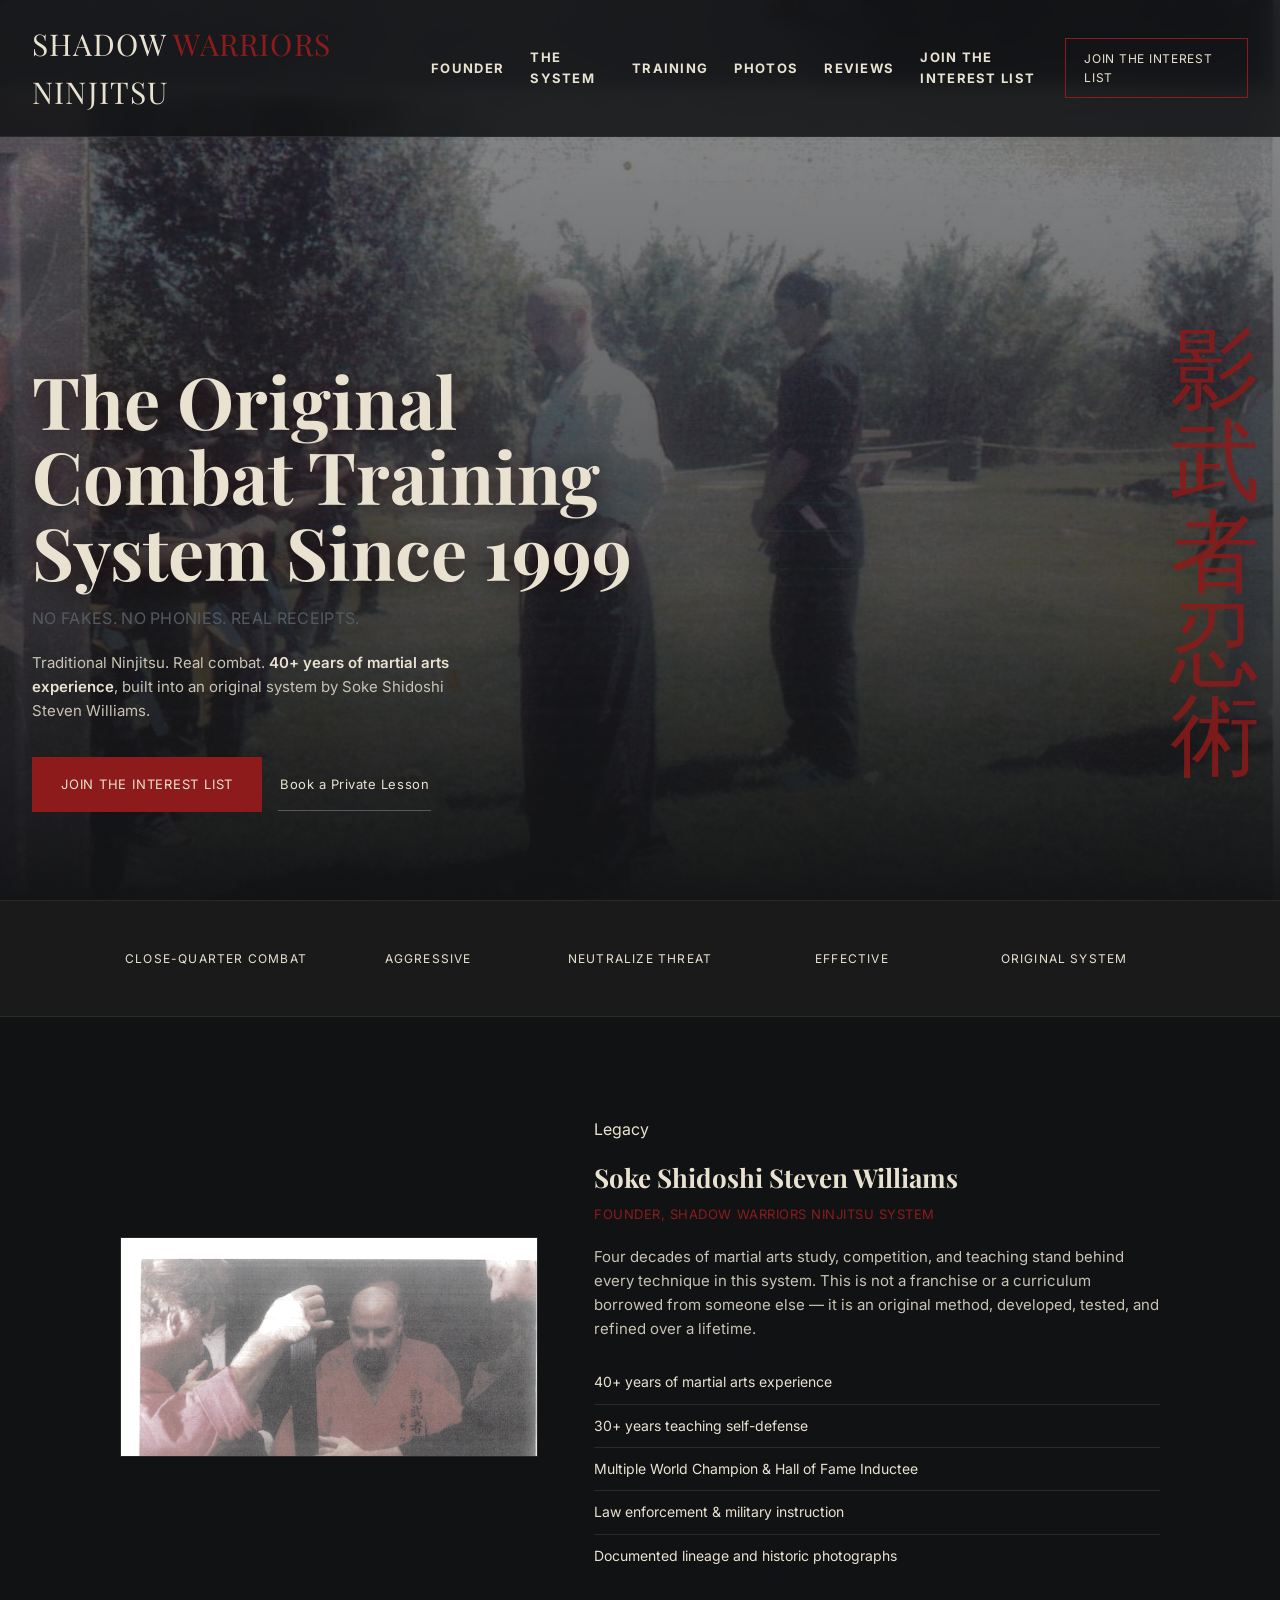
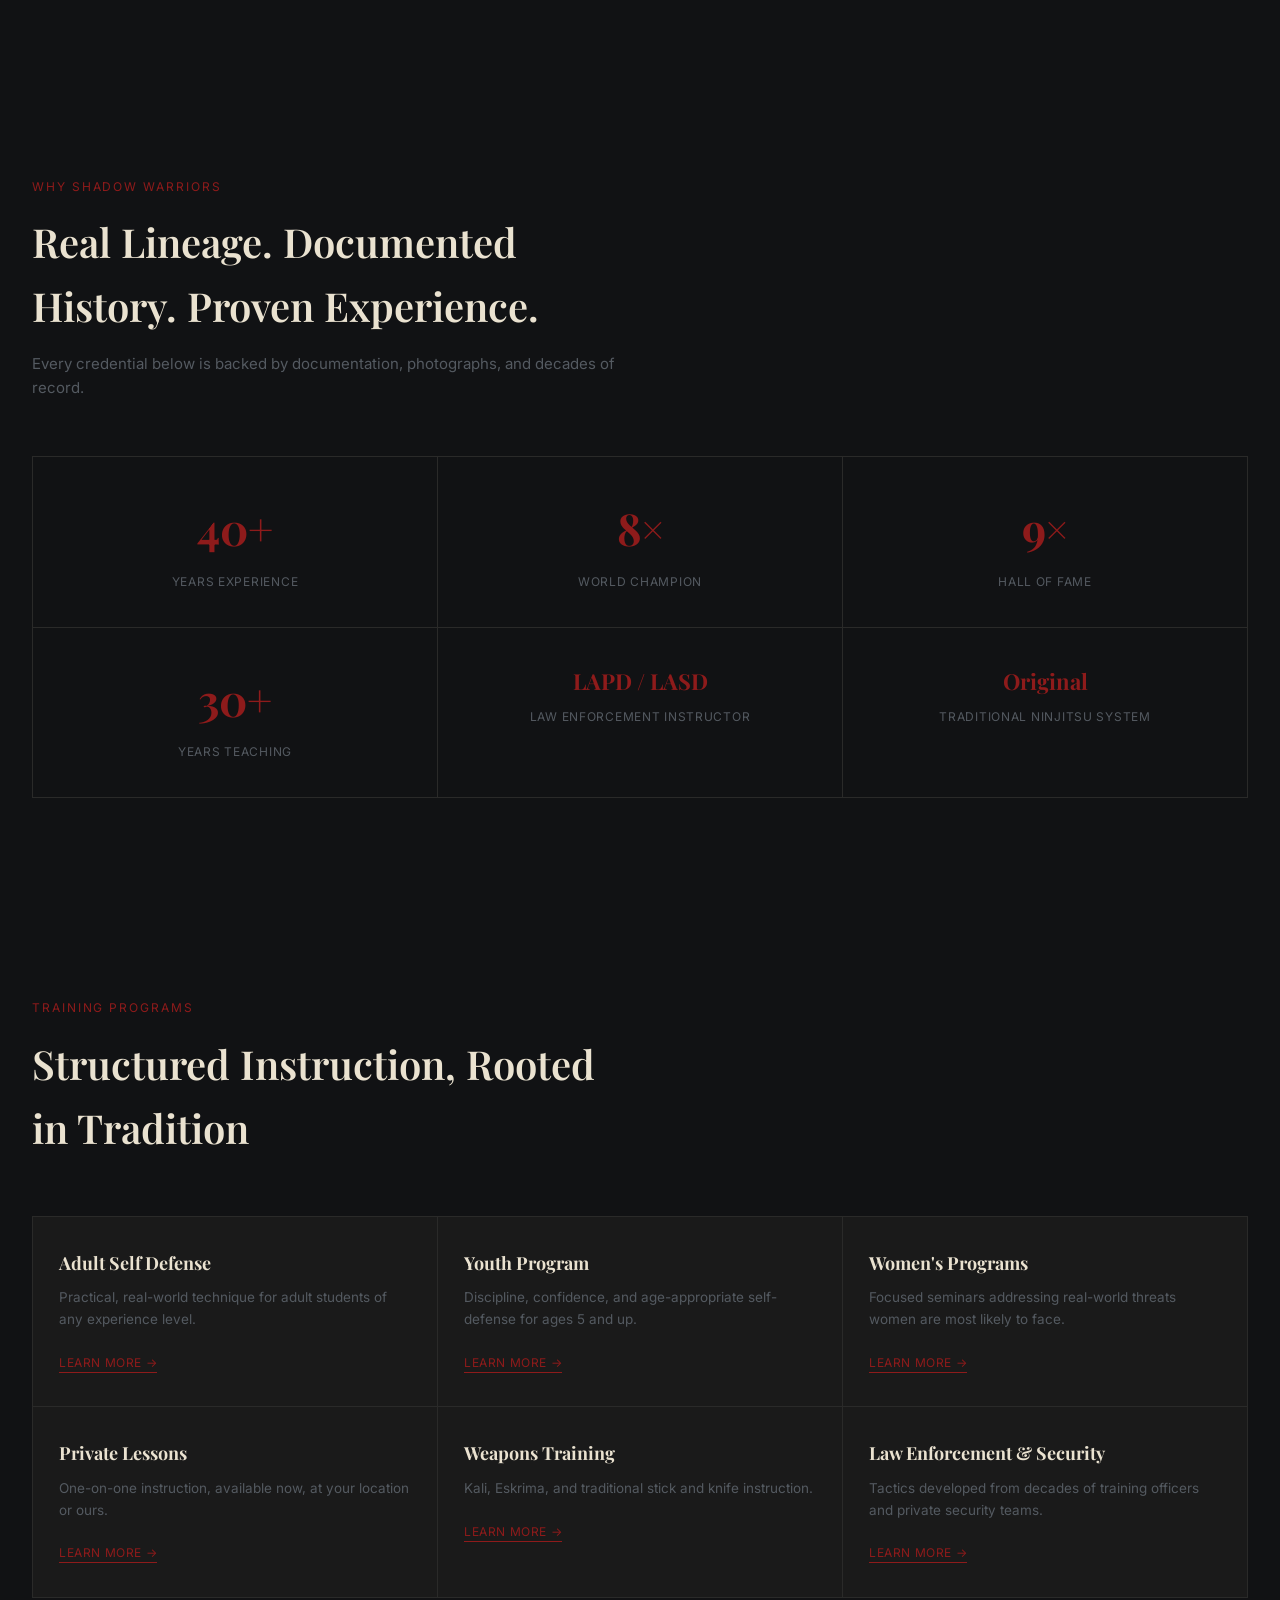
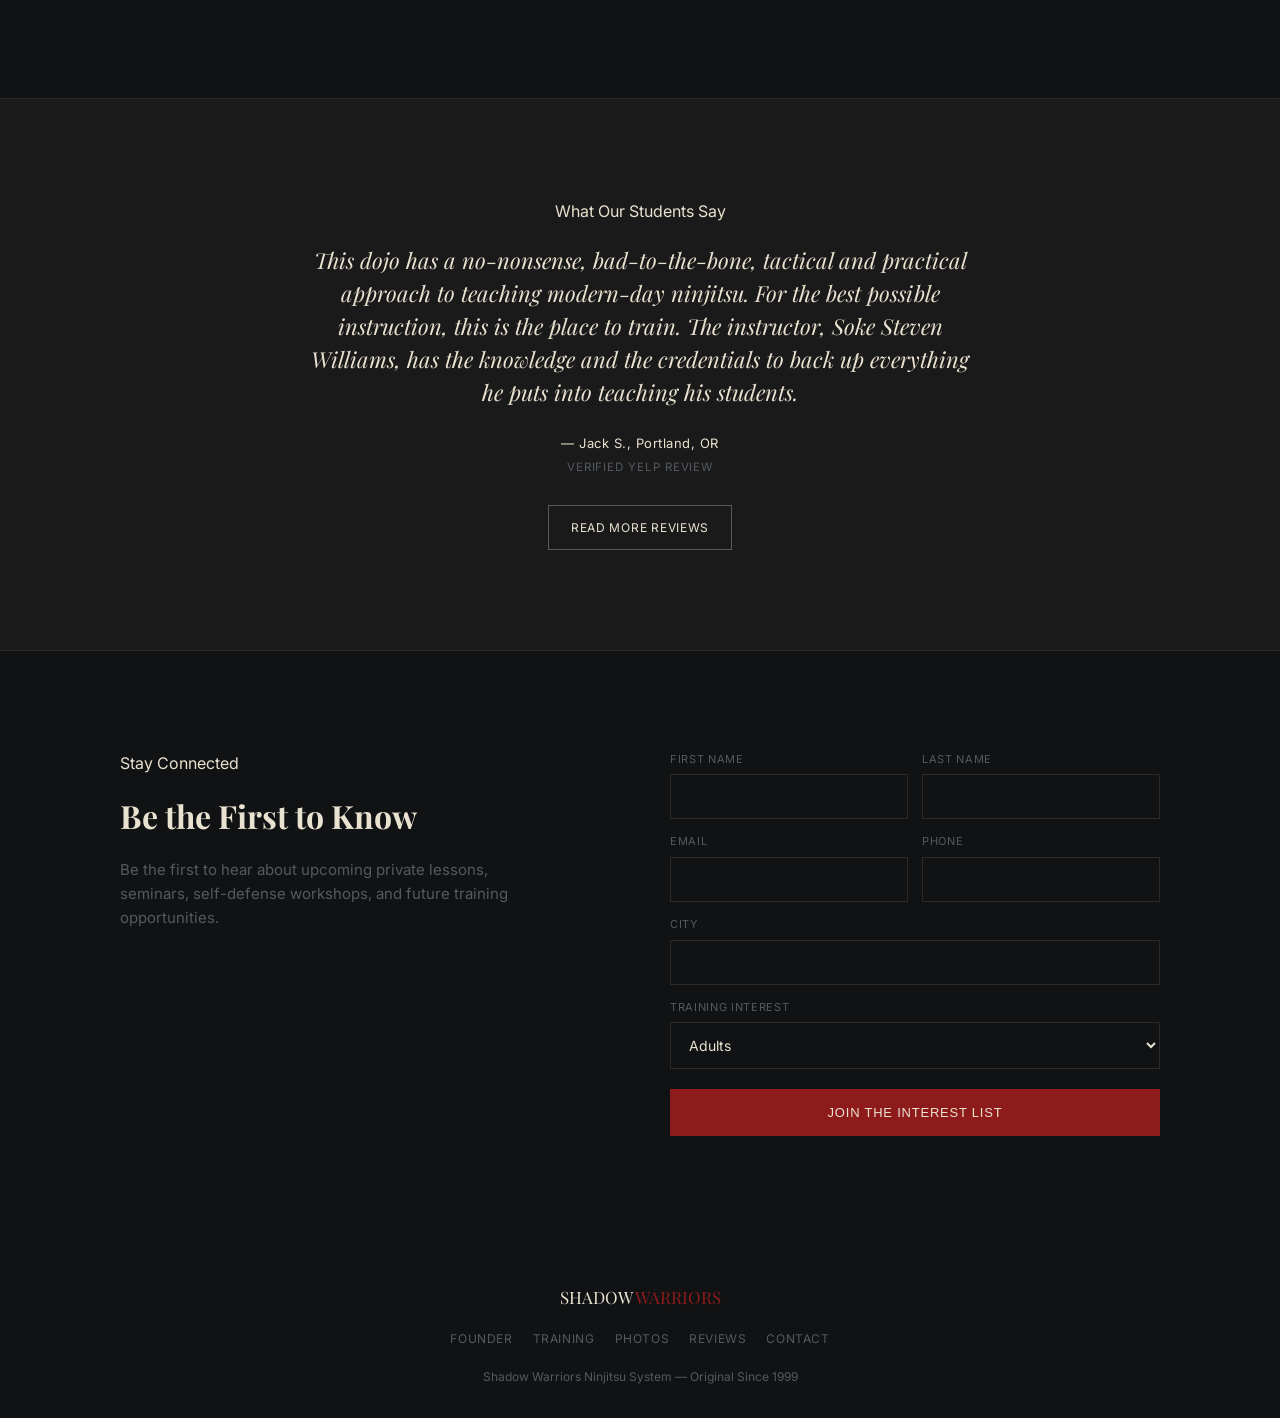
==== index.html @ e7e979c3 "Reposition vertical kanji, remove header kanji from Home page" ====
<!DOCTYPE html>
<html lang="en">
<head>
<meta charset="UTF-8">
<meta name="viewport" content="width=device-width, initial-scale=1.0">
<title>Shadow Warriors Ninjitsu — The Original System</title>
<link rel="preconnect" href="https://fonts.googleapis.com">
<link rel="preconnect" href="https://fonts.gstatic.com" crossorigin>
<link href="https://fonts.googleapis.com/css2?family=Playfair+Display:wght@400;600;700&family=Inter:wght@400;500;600;700&display=swap" rel="stylesheet">
<link rel="stylesheet" href="style.css">
</head>
<body>

<div class="side-kanji-wrap"><div class="side-kanji"><span>影</span><span>武</span><span>者</span><span>忍</span><span>術</span></div></div>

<div class="nav-backdrop"></div>
<nav>
  <div class="nav-brand">SHADOW <span>WARRIORS</span> NINJITSU</div>
  <div class="nav-links">
    <a href="founder.html">Founder</a>
    <a href="about-the-system.html">The System</a>
    <a href="training.html">Training</a>
    <a href="photos.html">Photos</a>
    <a href="#reviews">Reviews</a>
    <a href="contact.html" class="nav-mobile-cta">Join the Interest List</a>
  </div>
  <a href="contact.html" class="nav-cta">Join the Interest List</a>
  <button class="nav-toggle" aria-label="Open menu">&#9776;</button>
</nav>

<header class="hero">
  <div class="hero-inner fade">
    <h1 class="serif">The Original Combat Training System Since 1999</h1>
    <div class="sub">No fakes. No phonies. Real receipts.</div>
    <p class="support">Traditional Ninjitsu. Real combat. <strong>40+ years of martial arts experience</strong>, built into an original system by Soke Shidoshi Steven Williams.</p>
    <div class="cta-row">
      <a href="#interest" class="btn-primary">Join the Interest List</a>
      <a href="#legacy" class="btn-ghost">Book a Private Lesson</a>
    </div>
  </div>
</header>

<div class="trust">
  <div class="trust-row">
    <div class="trust-item">Close-Quarter Combat</div>
    <div class="trust-item">Aggressive</div>
    <div class="trust-item">Neutralize Threat</div>
    <div class="trust-item">Effective</div>
    <div class="trust-item">Original System</div>
  </div>
</div>

<section id="legacy">
  <div class="inner">
    <div class="legacy-grid">
      <img src="photos/legacy-weapon-fullscan.jpg" alt="Close-quarter weapons instruction, Shadow Warriors Ninjitsu">
      <div>
        <div class="eyebrow" style="margin-bottom:14px;">Legacy</div>
        <h3 class="serif">Soke Shidoshi Steven Williams</h3>
        <div class="role">Founder, Shadow Warriors Ninjitsu System</div>
        <p>Four decades of martial arts study, competition, and teaching stand behind every technique in this system. This is not a franchise or a curriculum borrowed from someone else — it is an original method, developed, tested, and refined over a lifetime.</p>
        <ul class="legacy-list">
          <li>40+ years of martial arts experience</li>
          <li>30+ years teaching self-defense</li>
          <li>Multiple World Champion &amp; Hall of Fame Inductee</li>
          <li>Law enforcement &amp; military instruction</li>
          <li>Documented lineage and historic photographs</li>
        </ul>
      </div>
    </div>
  </div>
</section>

<section class="full-bleed">
  <div class="inner">
    <div class="head">
      <span class="eyebrow">Why Shadow Warriors</span>
      <h2 class="serif">Real Lineage. Documented History. Proven Experience.</h2>
      <p>Every credential below is backed by documentation, photographs, and decades of record.</p>
    </div>
    <div class="cred-grid">
      <div class="cred-card"><div class="cred-num">40+</div><div class="cred-label">Years Experience</div></div>
      <div class="cred-card"><div class="cred-num">8×</div><div class="cred-label">World Champion</div></div>
      <div class="cred-card"><div class="cred-num">9×</div><div class="cred-label">Hall of Fame</div></div>
      <div class="cred-card"><div class="cred-num">30+</div><div class="cred-label">Years Teaching</div></div>
      <div class="cred-card"><div class="cred-num" style="font-size:22px;">LAPD / LASD</div><div class="cred-label">Law Enforcement Instructor</div></div>
      <div class="cred-card"><div class="cred-num" style="font-size:22px;">Original</div><div class="cred-label">Traditional Ninjitsu System</div></div>
    </div>
  </div>
</section>

<section id="training" class="full-bleed">
  <div class="inner">
    <div class="head">
      <span class="eyebrow">Training Programs</span>
      <h2 class="serif">Structured Instruction, Rooted in Tradition</h2>
    </div>
    <div class="program-grid">
      <div class="program-card">
        <h3>Adult Self Defense</h3>
        <p>Practical, real-world technique for adult students of any experience level.</p>
        <a href="adult-self-defense.html" class="program-link">Learn more →</a>
      </div>
      <div class="program-card">
        <h3>Youth Program</h3>
        <p>Discipline, confidence, and age-appropriate self-defense for ages 5 and up.</p>
        <a href="youth-program.html" class="program-link">Learn more →</a>
      </div>
      <div class="program-card">
        <h3>Women's Programs</h3>
        <p>Focused seminars addressing real-world threats women are most likely to face.</p>
        <a href="womens-programs.html" class="program-link">Learn more →</a>
      </div>
      <div class="program-card">
        <h3>Private Lessons</h3>
        <p>One-on-one instruction, available now, at your location or ours.</p>
        <a href="private-lessons.html" class="program-link">Learn more →</a>
      </div>
      <div class="program-card">
        <h3>Weapons Training</h3>
        <p>Kali, Eskrima, and traditional stick and knife instruction.</p>
        <a href="weapons-training.html" class="program-link">Learn more →</a>
      </div>
      <div class="program-card">
        <h3>Law Enforcement &amp; Security</h3>
        <p>Tactics developed from decades of training officers and private security teams.</p>
        <a href="law-enforcement-security.html" class="program-link">Learn more →</a>
      </div>
    </div>
  </div>
</section>

<section class="testimonial" id="reviews">
  <div class="inner">
    <div class="testimonial-inner">
      <span class="eyebrow">What Our Students Say</span>
      <p class="quote" style="margin-top:20px;">This dojo has a no-nonsense, bad-to-the-bone, tactical and practical approach to teaching modern-day ninjitsu. For the best possible instruction, this is the place to train. The instructor, Soke Steven Williams, has the knowledge and the credentials to back up everything he puts into teaching his students.</p>
      <div class="quote-author">— Jack S., Portland, OR</div>
      <div class="quote-platform">Verified Yelp Review</div>
      <a href="https://www.yelp.com/user_details?userid=Eo3PcTbOka0NLl6__pWfPw" class="read-more">Read More Reviews</a>
    </div>
  </div>
</section>

<section id="interest">
  <div class="inner">
    <div class="interest-grid">
      <div>
        <span class="eyebrow">Stay Connected</span>
        <h2 class="serif" style="margin-top:14px; margin-bottom:16px; font-size:32px;">Be the First to Know</h2>
        <p>Be the first to hear about upcoming private lessons, seminars, self-defense workshops, and future training opportunities.</p>
      </div>
      <form action="https://formspree.io/f/mnjkrvel" method="POST">
        <input type="hidden" name="_subject" value="New Interest List Submission — Homepage">
        <div class="field-row">
          <div><label for="fname">First Name</label><input type="text" id="fname" name="First Name" required></div>
          <div><label for="lname">Last Name</label><input type="text" id="lname" name="Last Name" required></div>
        </div>
        <div class="field-row">
          <div><label for="email">Email</label><input type="email" id="email" name="Email" required></div>
          <div><label for="phone">Phone</label><input type="tel" id="phone" name="Phone"></div>
        </div>
        <div><label for="city">City</label><input type="text" id="city" name="City"></div>
        <div>
          <label for="interest">Training Interest</label>
          <select id="interest" name="Training Interest">
            <option>Adults</option>
            <option>Youth</option>
            <option>Private Lessons</option>
            <option>Women's Programs</option>
            <option>Law Enforcement</option>
            <option>Military</option>
          </select>
        </div>
        <button type="submit" class="submit-btn">Join the Interest List</button>
      </form>
    </div>
  </div>
</section>

<footer>
  <div class="footer-brand">SHADOW <span>WARRIORS</span></div>
  <div class="footer-links">
    <a href="founder.html">Founder</a>
    <a href="training.html">Training</a>
    <a href="photos.html">Photos</a>
    <a href="#reviews">Reviews</a>
    <a href="contact.html">Contact</a>
  </div>
  <div class="footer-meta">Shadow Warriors Ninjitsu System — Original Since 1999</div>
</footer>

<script src="script.js"></script>
</body>
</html>
---- style.css ----
:root{
    --carbon:#111214;
    --charcoal:#1a1a1a;
    --crimson:#8e1b1b;
    --steel:#545a61;
    --rice:#eae2d0;
    --hairline:#2a2a29;
  }
  *{box-sizing:border-box; margin:0; padding:0;}
  html{scroll-behavior:smooth;}
  body{
    background:var(--carbon);
    color:var(--rice);
    font-family:'Inter', sans-serif;
    line-height:1.6;
    -webkit-font-smoothing:antialiased;
  }
  img{max-width:100%; display:block;}
  a{color:inherit; text-decoration:none;}
  .serif{ font-family:'Playfair Display', serif; }

  @keyframes fadeUp{ from{opacity:0; transform:translateY(14px);} to{opacity:1; transform:translateY(0);} }
  .fade{ animation:fadeUp 1s ease both; }
  .fade-delay{ animation:fadeUp 1.1s ease 0.15s both; }
  @media (prefers-reduced-motion:reduce){ .fade,.fade-delay{ animation:none; } html{scroll-behavior:auto;} }

  /* ===== NAV ===== */
  nav{
    position:fixed; top:0; left:0; right:0; z-index:50;
    display:flex; align-items:center; justify-content:space-between;
    padding:20px 32px;
    background:rgba(17,18,20,0.85);
    backdrop-filter:blur(8px);
    border-bottom:1px solid var(--hairline);
  }
  .nav-brand{ font-family:'Playfair Display', serif; font-size:30px; letter-spacing:0.04em; color:var(--rice); }
  .nav-brand span{ color:var(--crimson); }
  .nav-links{ display:flex; align-items:center; gap:26px; }
  .nav-links a{ font-size:13px; font-weight:700; letter-spacing:0.1em; text-transform:uppercase; color:var(--rice); }
  .nav-links a:hover{ color:var(--crimson); }
  .nav-kanji{ font-family:'Playfair Display', serif; font-size:22px; letter-spacing:0.15em; color:var(--crimson); margin-left:4px; }
  .nav-cta{
    font-size:12px; letter-spacing:0.06em; text-transform:uppercase;
    border:1px solid var(--crimson); color:var(--rice);
    padding:10px 18px;
  }
  .nav-cta:hover{ background:var(--crimson); }

  /* ===== HAMBURGER MENU (mobile) ===== */
  .nav-toggle{
    display:none;
    background:none; border:none; color:var(--rice);
    font-size:26px; line-height:1; cursor:pointer;
    padding:4px 6px; margin-left:12px;
  }
  .nav-backdrop{
    position:fixed; inset:0;
    background:rgba(10,10,10,0.7);
    z-index:110;
    opacity:0; pointer-events:none;
    transition:opacity .25s ease;
  }
  .nav-backdrop.nav-open{ opacity:1; pointer-events:auto; }

  @media (max-width:900px){
    .nav-toggle{ display:block; }
    .nav-links{
      display:flex !important;
      flex-direction:column;
      align-items:flex-start;
      gap:26px;
      position:fixed;
      top:0; right:-85%;
      width:78%; max-width:320px;
      height:100vh;
      background:#111214;
      border-left:1px solid var(--hairline);
      padding:90px 32px 32px;
      z-index:120;
      transition:right .3s ease;
      overflow-y:auto;
    }
    .nav-links.nav-open{ right:0; }
    .nav-links a{ font-size:16px; }
    .nav-brand{ font-size:19px; }
    .nav-cta{ display:none; }
    .nav-links .nav-mobile-cta{
      display:block;
      margin-top:12px;
      background:var(--crimson);
      color:var(--rice);
      padding:14px 20px;
      font-size:13px; letter-spacing:0.06em; text-transform:uppercase;
      text-align:center;
      width:100%;
    }
  }

  /* ===== HERO ===== */
  .hero{
    position:relative; min-height:100vh;
    display:flex; align-items:flex-end;
    padding:64px 32px 88px;
    background:
      linear-gradient(180deg, rgba(17,18,20,0.45) 0%, rgba(17,18,20,0.7) 60%, rgba(17,18,20,0.98) 100%),
      url('photos/hero-outdoor-lineup.jpg') center 30% / cover no-repeat;
  }
  .hero-inner{ max-width:620px; }
  .hero .eyebrow{ font-size:18px; letter-spacing:0.16em; text-transform:uppercase; color:#5c1015; font-weight:700; margin-bottom:18px; display:block; }
  .hero h1{ font-size:clamp(42px,7.5vw,72px); font-weight:700; color:var(--rice); line-height:1.05; margin-bottom:16px; text-shadow:0 4px 24px rgba(0,0,0,0.55), 0 0 40px rgba(142,27,27,0.25); }
  .hero .sub{ font-size:16px; letter-spacing:0.02em; color:var(--steel); margin-bottom:20px; text-transform:uppercase; }
  .hero .support{ font-size:15px; color:#c9c3b4; max-width:440px; margin-bottom:34px; }
  .hero .support strong{ color:var(--rice); font-weight:600; }
  .cta-row{ display:flex; flex-wrap:wrap; gap:16px; align-items:center; }
  .btn-primary{
    background:var(--crimson); color:var(--rice);
    font-size:13px; letter-spacing:0.06em; text-transform:uppercase;
    padding:16px 28px; border:1px solid var(--crimson);
    transition:background .2s ease;
  }
  .btn-primary:hover{ background:#701515; }
  .btn-ghost{
    font-size:13px; letter-spacing:0.04em; color:var(--rice);
    border-bottom:1px solid var(--steel); padding:15px 2px;
  }
  .btn-ghost:hover{ border-color:var(--rice); }

  /* ===== SECTION SHELL ===== */
  section{ padding:100px 32px; }
  .inner{ max-width:1040px; margin:0 auto; }
  .head{ margin-bottom:56px; max-width:600px; }
  .head .eyebrow{ font-size:12px; letter-spacing:0.16em; text-transform:uppercase; color:var(--crimson); margin-bottom:14px; display:block; }
  .head h2{ font-size:clamp(28px,4vw,40px); font-weight:600; color:var(--rice); }
  .head p{ color:var(--steel); margin-top:14px; font-size:15px; }

  /* ===== TRUST STRIP ===== */
  .trust{ padding:48px 32px; border-top:1px solid var(--hairline); border-bottom:1px solid var(--hairline); background:var(--charcoal); }
  .trust-row{ max-width:1040px; margin:0 auto; display:flex; justify-content:space-between; flex-wrap:wrap; gap:20px; }
  .trust-item{ font-size:12px; letter-spacing:0.1em; text-transform:uppercase; color:var(--rice); text-align:center; flex:1; min-width:140px; }

  /* ===== FOUNDER / LEGACY ===== */
  .legacy-grid{ display:grid; grid-template-columns:0.85fr 1.15fr; gap:56px; align-items:center; }
  .legacy-grid img{ width:100%; filter:grayscale(60%) contrast(1.05); border:1px solid var(--hairline); }
  .legacy-grid h3{ font-family:'Playfair Display', serif; font-size:26px; color:var(--rice); margin-bottom:6px; }
  .legacy-grid .role{ color:var(--crimson); font-size:13px; letter-spacing:0.04em; text-transform:uppercase; margin-bottom:20px; }
  .legacy-grid p{ color:#c9c3b4; font-size:15px; margin-bottom:20px; }
  .legacy-list{ list-style:none; }
  .legacy-list li{ font-size:14px; color:var(--rice); padding:10px 0; border-top:1px solid var(--hairline); }
  .legacy-list li:first-child{ border-top:none; }
  @media (max-width:800px){ .legacy-grid{ grid-template-columns:1fr; } }

  /* ===== CREDENTIALS ===== */
  .cred-grid{ display:grid; grid-template-columns:repeat(3,1fr); gap:1px; background:var(--hairline); border:1px solid var(--hairline); }
  .cred-card{ background:var(--carbon); padding:36px 24px; text-align:center; }
  .cred-num{ font-family:'Playfair Display', serif; font-size:44px; color:var(--crimson); font-weight:700; }
  .cred-label{ font-size:12px; letter-spacing:0.06em; text-transform:uppercase; color:var(--steel); margin-top:8px; }
  @media (max-width:700px){ .cred-grid{ grid-template-columns:1fr 1fr; } }

  /* ===== TRAINING PROGRAMS ===== */
  .program-grid{ display:grid; grid-template-columns:repeat(3,1fr); gap:1px; background:var(--hairline); border:1px solid var(--hairline); }
  .program-card{ background:var(--charcoal); padding:32px 26px; }
  .program-icon{ width:22px; height:22px; margin-bottom:20px; }
  .program-card h3{ font-family:'Playfair Display', serif; font-size:18px; color:var(--rice); margin-bottom:10px; }
  .program-card p{ font-size:13.5px; color:var(--steel); margin-bottom:18px; }
  .program-link{ font-size:12px; letter-spacing:0.05em; text-transform:uppercase; color:var(--crimson); border-bottom:1px solid var(--crimson); padding-bottom:2px; }
  @media (max-width:800px){ .program-grid{ grid-template-columns:1fr; } }

  /* ===== TESTIMONIAL ===== */
  .testimonial{ text-align:center; background:var(--charcoal); border-top:1px solid var(--hairline); border-bottom:1px solid var(--hairline); }
  .testimonial-inner{ max-width:680px; margin:0 auto; }
  .quote{ font-family:'Playfair Display', serif; font-style:italic; font-size:22px; color:var(--rice); line-height:1.5; margin-bottom:24px; }
  .quote-author{ font-size:13px; letter-spacing:0.04em; color:var(--rice); }
  .quote-platform{ font-size:11.5px; letter-spacing:0.08em; text-transform:uppercase; color:var(--steel); margin-top:4px; }
  .read-more{ display:inline-block; margin-top:28px; font-size:12px; letter-spacing:0.06em; text-transform:uppercase; border:1px solid var(--steel); padding:12px 22px; color:var(--rice); }
  .read-more:hover{ border-color:var(--rice); }

  /* ===== INTEREST FORM ===== */
  .interest-grid{ display:grid; grid-template-columns:1fr 1fr; gap:60px; align-items:start; }
  .interest-grid p{ color:var(--steel); font-size:15px; max-width:400px; }
  form{ display:flex; flex-direction:column; gap:14px; }
  .field-row{ display:grid; grid-template-columns:1fr 1fr; gap:14px; }
  label{ display:block; font-size:11px; letter-spacing:0.06em; text-transform:uppercase; color:var(--steel); margin-bottom:6px; }
  input, select{
    width:100%; background:var(--carbon); border:1px solid var(--hairline);
    color:var(--rice); padding:13px 14px; font-size:14px; font-family:'Inter', sans-serif;
  }
  input:focus, select:focus{ outline:none; border-color:var(--crimson); }
  .submit-btn{
    background:var(--crimson); color:var(--rice); border:none;
    font-size:13px; letter-spacing:0.06em; text-transform:uppercase;
    padding:16px; cursor:pointer; margin-top:6px;
  }
  .submit-btn:hover{ background:#701515; }
  @media (max-width:800px){ .interest-grid{ grid-template-columns:1fr; gap:32px; } }

  /* ===== FOOTER ===== */
  footer{ padding:48px 32px 32px; text-align:center; }
  .footer-brand{ font-family:'Playfair Display', serif; font-size:17px; margin-bottom:18px; }
  .footer-brand span{ color:var(--crimson); }
  .footer-links{ display:flex; justify-content:center; gap:20px; flex-wrap:wrap; margin-bottom:18px; }
  .footer-links a{ font-size:12px; letter-spacing:0.05em; text-transform:uppercase; color:var(--steel); }
  .footer-links a:hover{ color:var(--rice); }
  .footer-meta{ font-size:12px; color:var(--steel); }

  /* ===== SCROLL REVEAL ===== */
  .reveal{ opacity:0; transform:translateY(28px); transition:opacity .7s ease, transform .7s ease; }
  .reveal-visible{ opacity:1; transform:translateY(0); }

  /* ===== PARALLAX (desktop only, respects reduced motion) ===== */
  @media (prefers-reduced-motion: no-preference) and (min-width:900px){
    .hero, .page-hero{ background-attachment:fixed; }
  }

  /* ===== FULL-BLEED SECTIONS ===== */
  .full-bleed{
    width:100vw;
    position:relative;
    left:50%; right:50%;
    margin-left:-50vw; margin-right:-50vw;
  }
  .full-bleed .inner{ max-width:1400px; }
  .full-bleed .cred-grid,
  .full-bleed .program-grid{
    grid-template-columns:repeat(3,1fr);
  }
  @media (max-width:1100px){
    .full-bleed .cred-grid, .full-bleed .program-grid{ grid-template-columns:repeat(2,1fr); }
  }
  @media (max-width:700px){
    .full-bleed .cred-grid, .full-bleed .program-grid{ grid-template-columns:1fr; }
  }

  /* ===== VERTICAL KANJI STRIP (right edge) — individual upright characters, stacked ===== */
  .side-kanji-wrap{
    position:fixed;
    top:50%; right:20px;
    transform:translateY(calc(-50% + 96px));
    z-index:40;
    pointer-events:none;
  }
  .side-kanji{
    display:flex;
    flex-direction:column;
    align-items:center;
    gap:2px;
  }
  .side-kanji span{
    display:block;
    font-family:'Playfair Display', serif;
    font-size:clamp(38px, 7vw, 90px);
    line-height:1;
    color:#8e1b1b;
    opacity:0.85;
  }
  @media (max-width:900px){ .side-kanji-wrap{ display:none; } }

  /* ===== LIGHTBOX ===== */
  .lightbox-overlay{
    position:fixed; inset:0;
    background:rgba(10,10,10,0.95);
    display:flex; align-items:center; justify-content:center;
    z-index:200;
    opacity:0; pointer-events:none;
    transition:opacity .25s ease;
    padding:40px;
  }
  .lightbox-overlay.lightbox-open{ opacity:1; pointer-events:auto; }
  .lightbox-img{
    max-width:92vw; max-height:88vh;
    object-fit:contain;
    box-shadow:0 20px 60px rgba(0,0,0,0.6);
    border:1px solid var(--hairline);
  }
  .lightbox-close{
    position:absolute; top:24px; right:32px;
    background:none; border:1px solid var(--steel);
    color:var(--rice);
    font-size:28px; line-height:1;
    width:44px; height:44px;
    cursor:pointer;
    display:flex; align-items:center; justify-content:center;
  }
  .lightbox-close:hover{ border-color:var(--crimson); color:var(--crimson); }
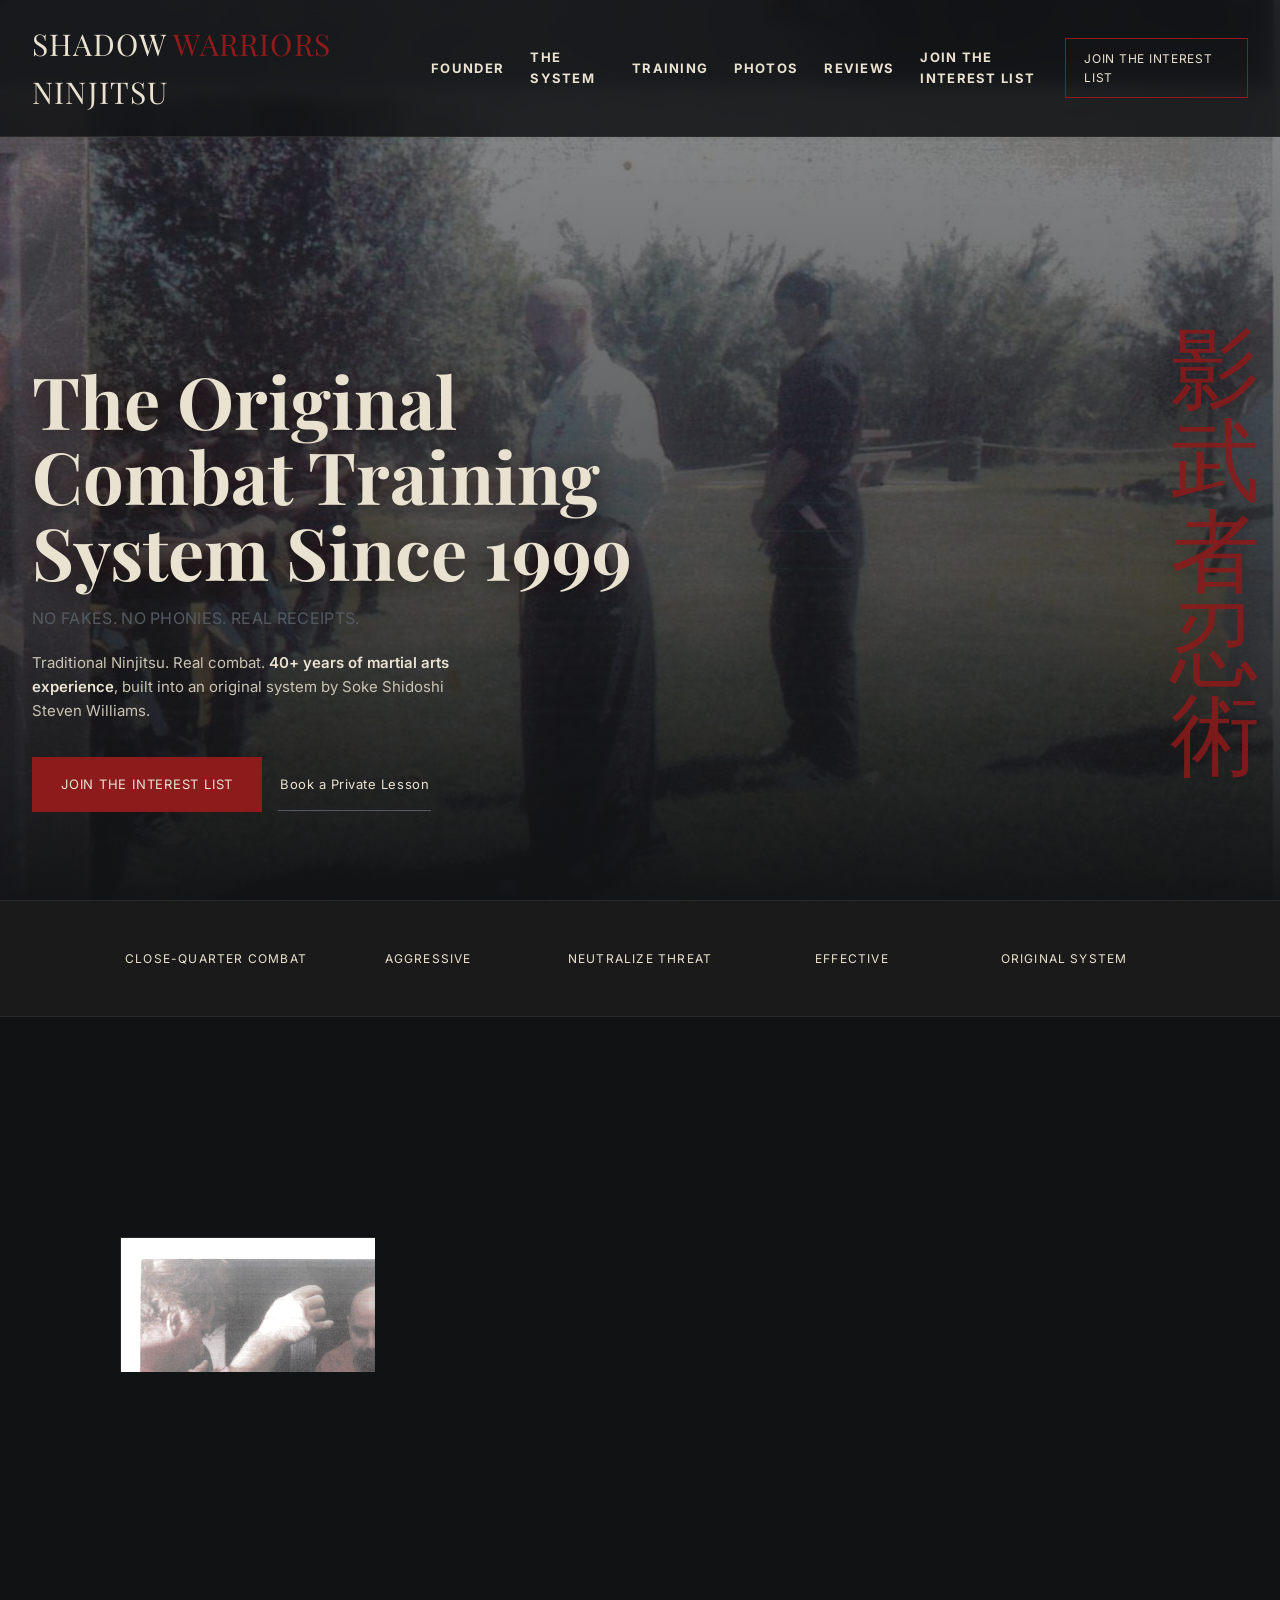
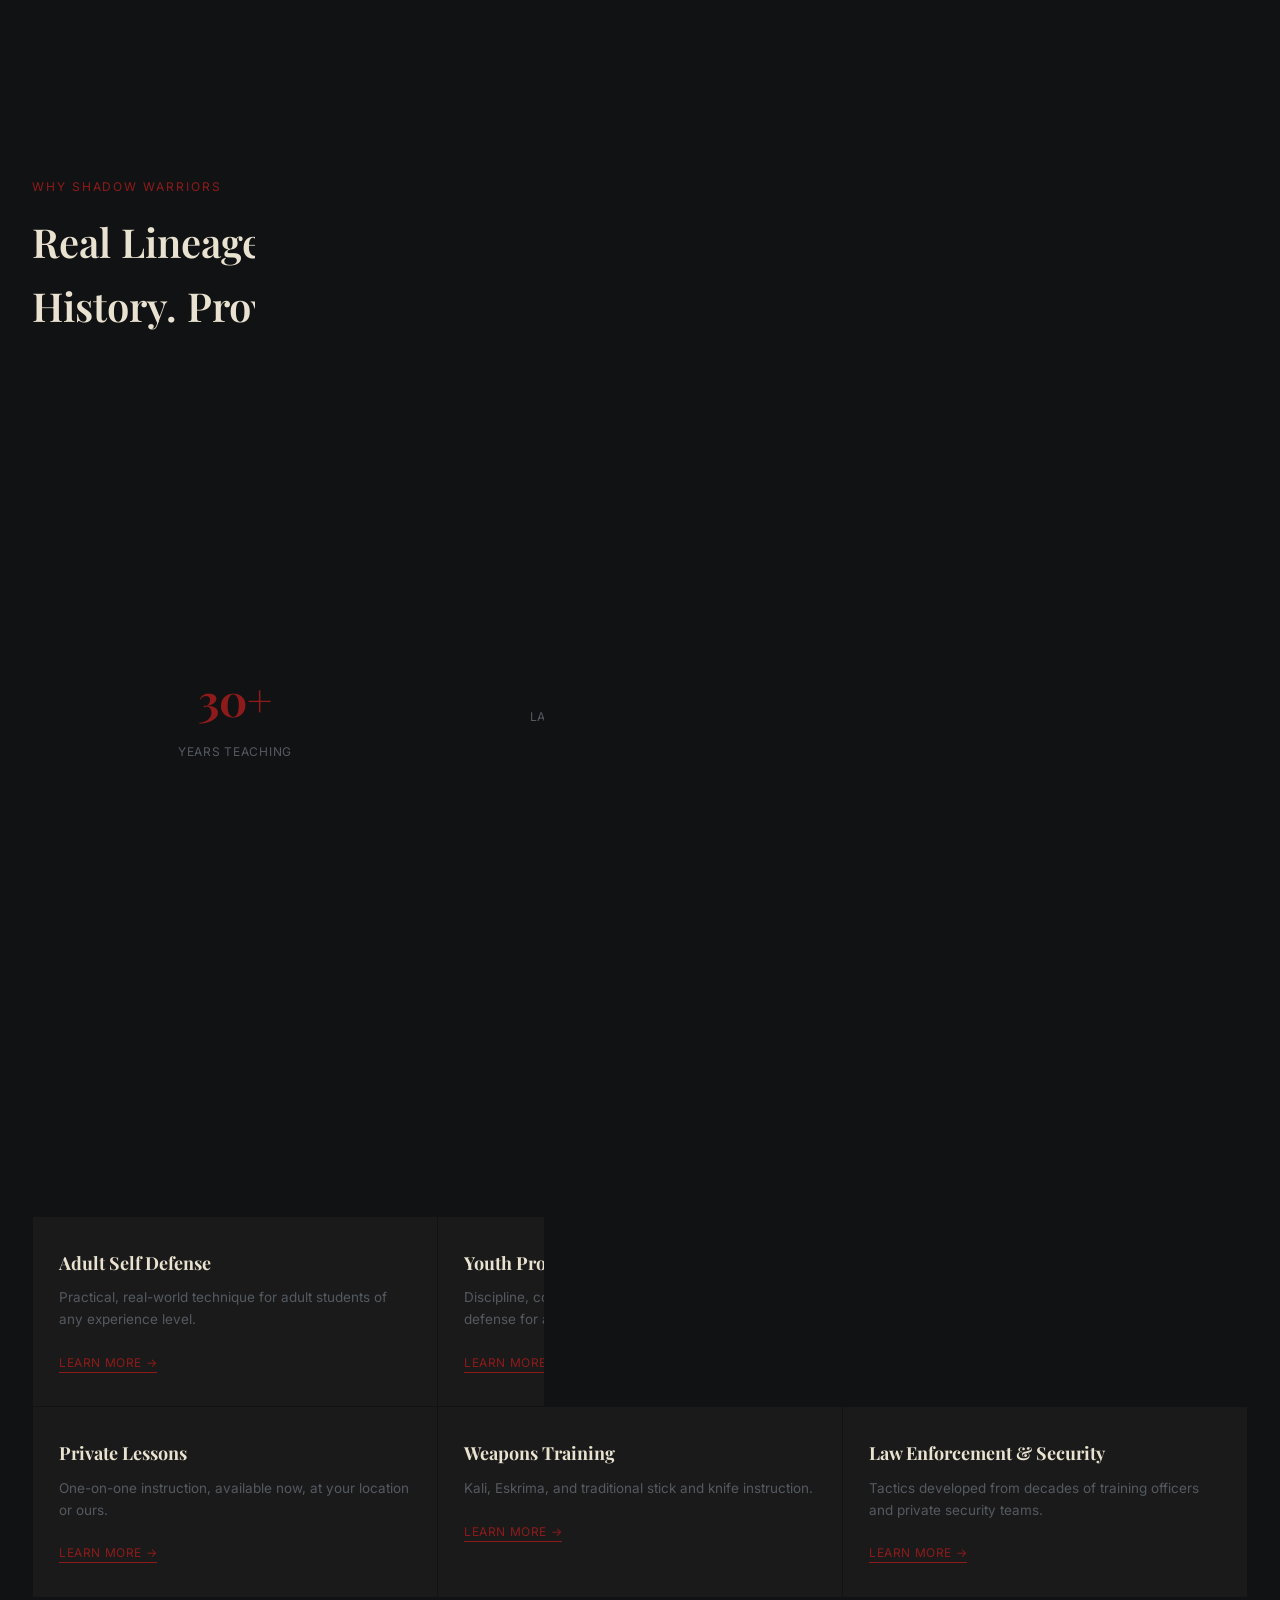
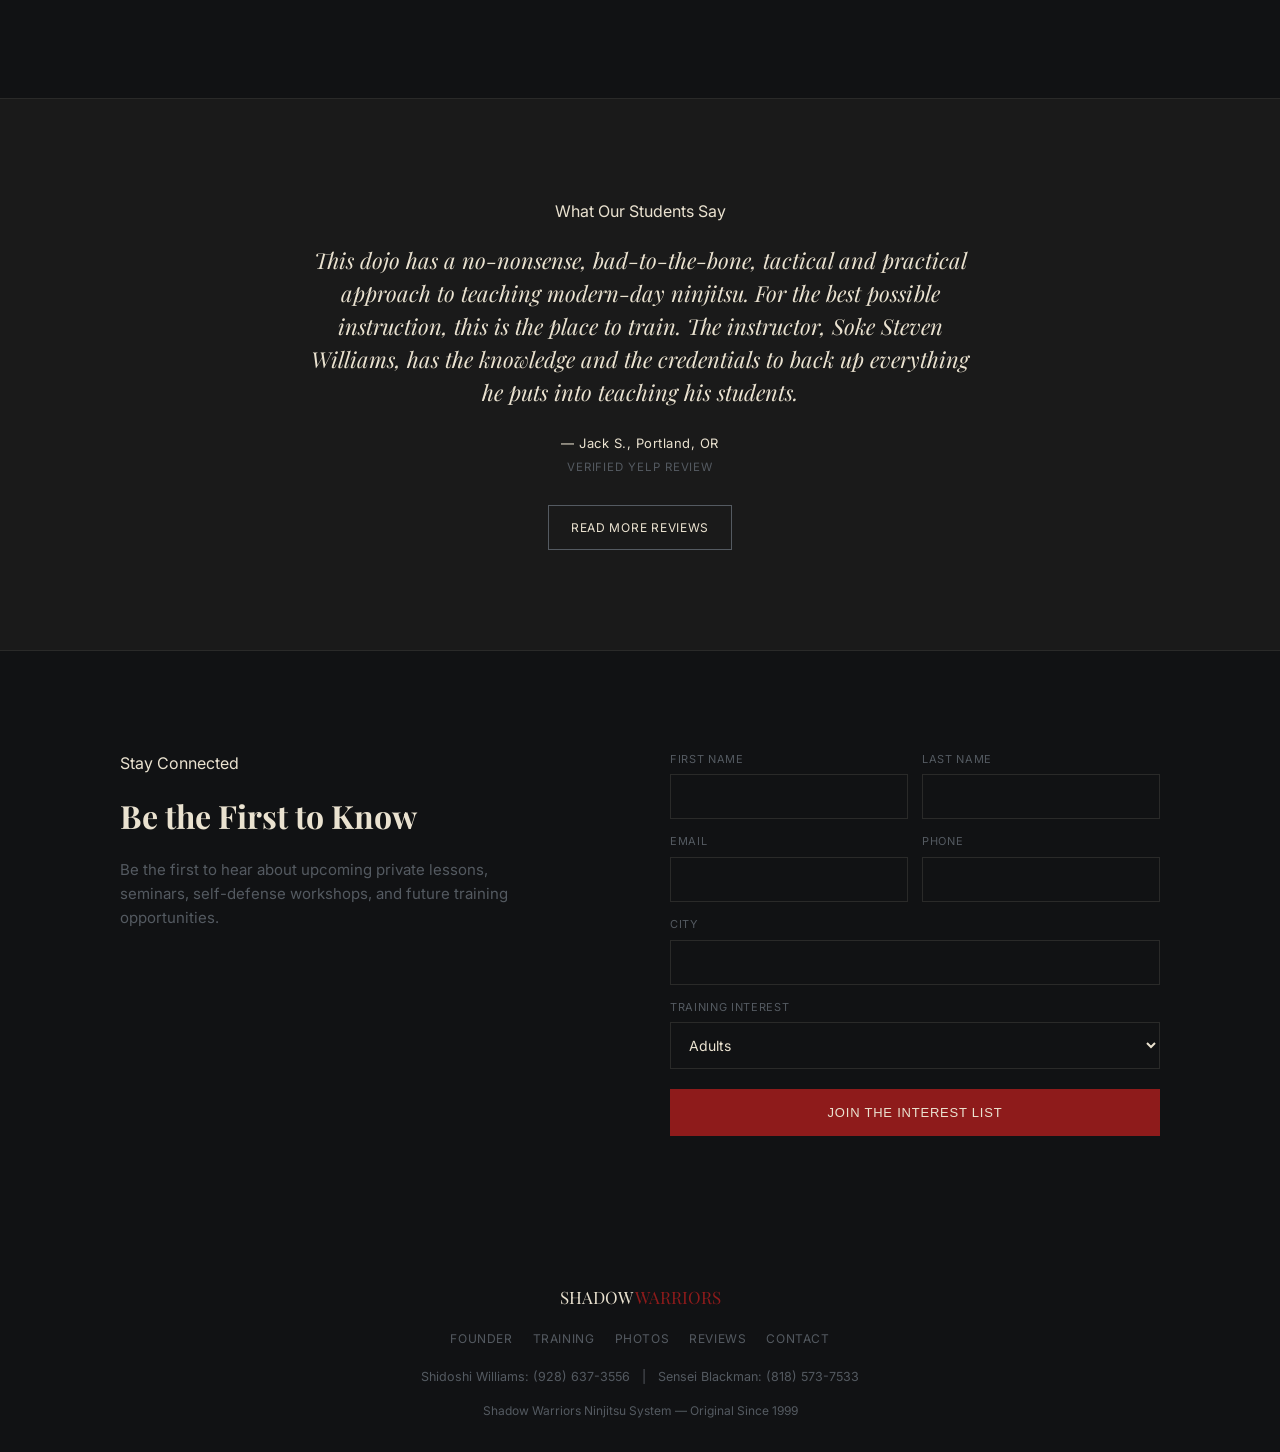
==== commit 2cfd0b02: "Add phone numbers to Contact page and footer" ====
--- a/index.html
+++ b/index.html
@@ -187,6 +187,11 @@
     <a href="#reviews">Reviews</a>
     <a href="contact.html">Contact</a>
   </div>
+  <div class="footer-phones" style="margin-bottom:14px; font-size:12.5px; color:var(--steel);">
+    <a href="tel:+19286373556" style="color:var(--steel);">Shidoshi Williams: (928) 637-3556</a>
+    &nbsp;&nbsp;|&nbsp;&nbsp;
+    <a href="tel:+18185737533" style="color:var(--steel);">Sensei Blackman: (818) 573-7533</a>
+  </div>
   <div class="footer-meta">Shadow Warriors Ninjitsu System — Original Since 1999</div>
 </footer>
 
--- a/style.css
+++ b/style.css
@@ -26,7 +26,7 @@
 
   /* ===== NAV ===== */
   nav{
-    position:fixed; top:0; left:0; right:0; z-index:50;
+    position:fixed; top:0; left:0; right:0; z-index:150;
     display:flex; align-items:center; justify-content:space-between;
     padding:20px 32px;
     background:rgba(17,18,20,0.85);
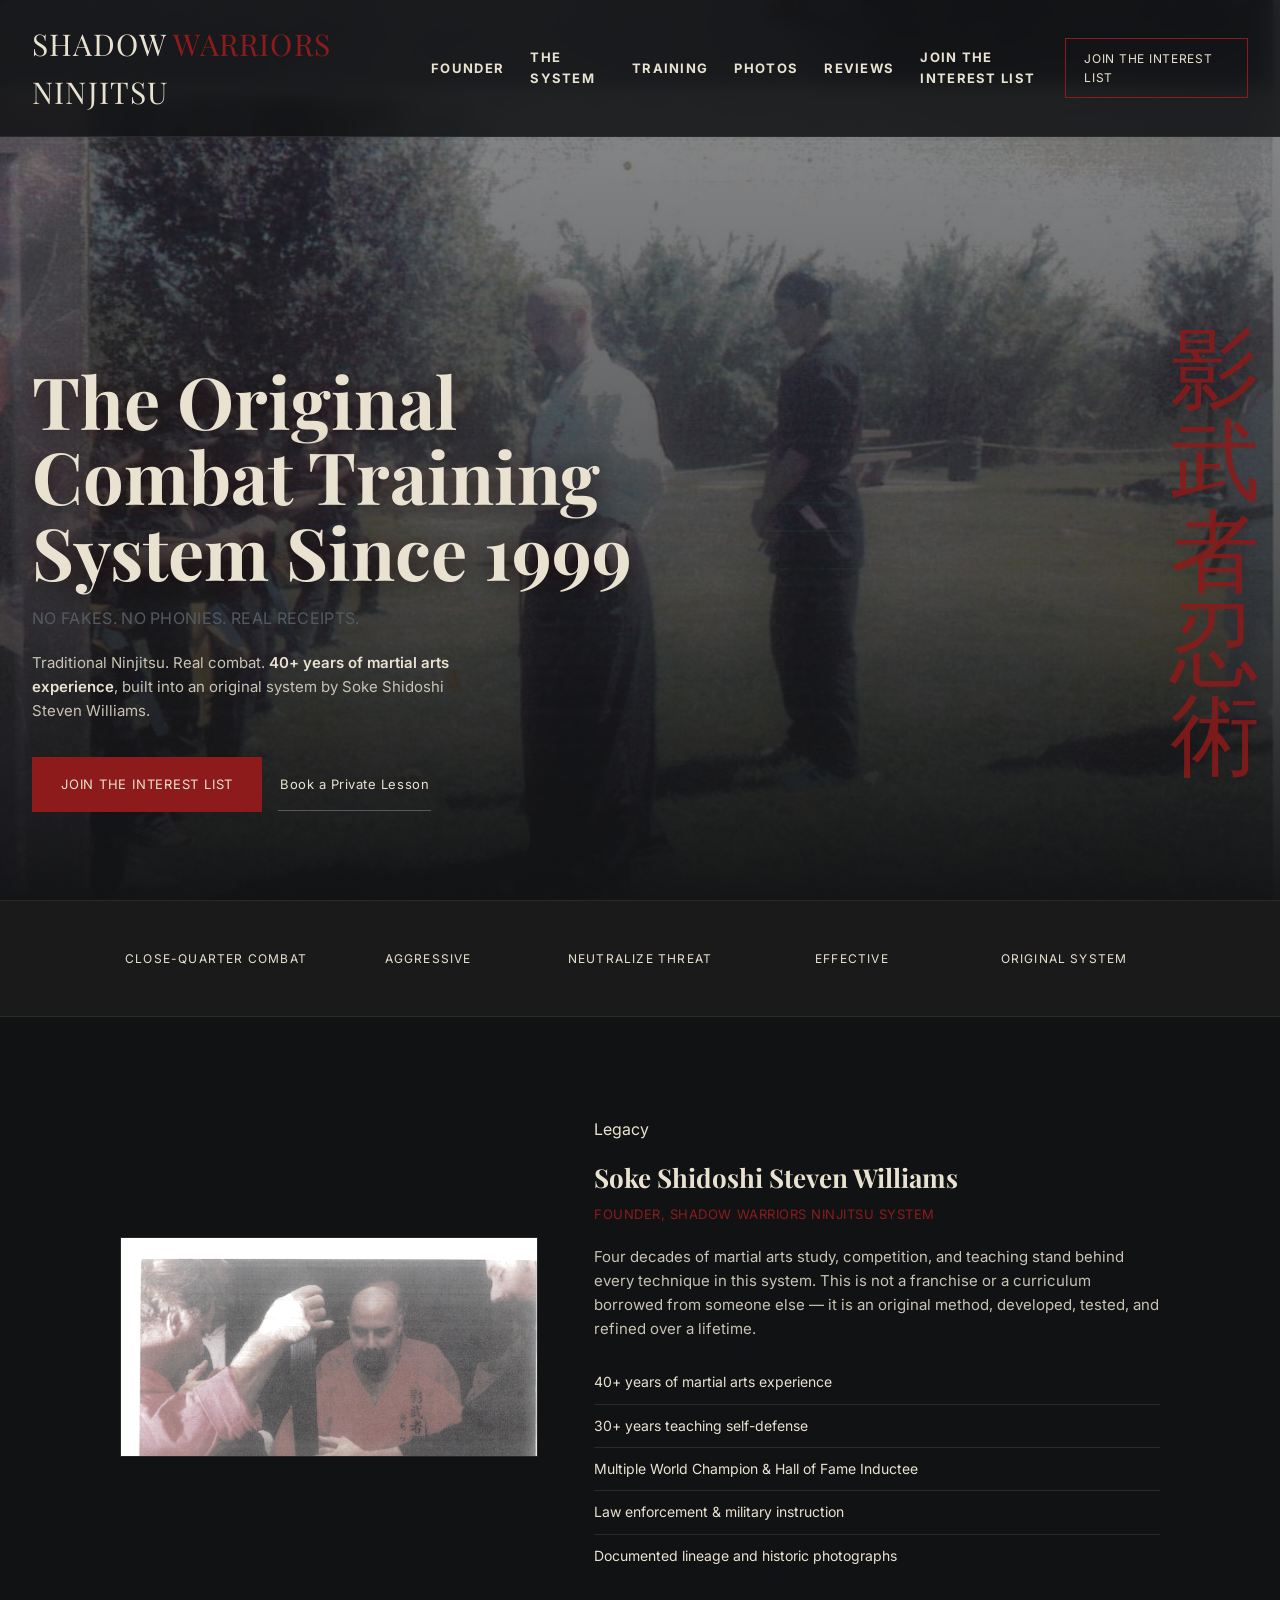
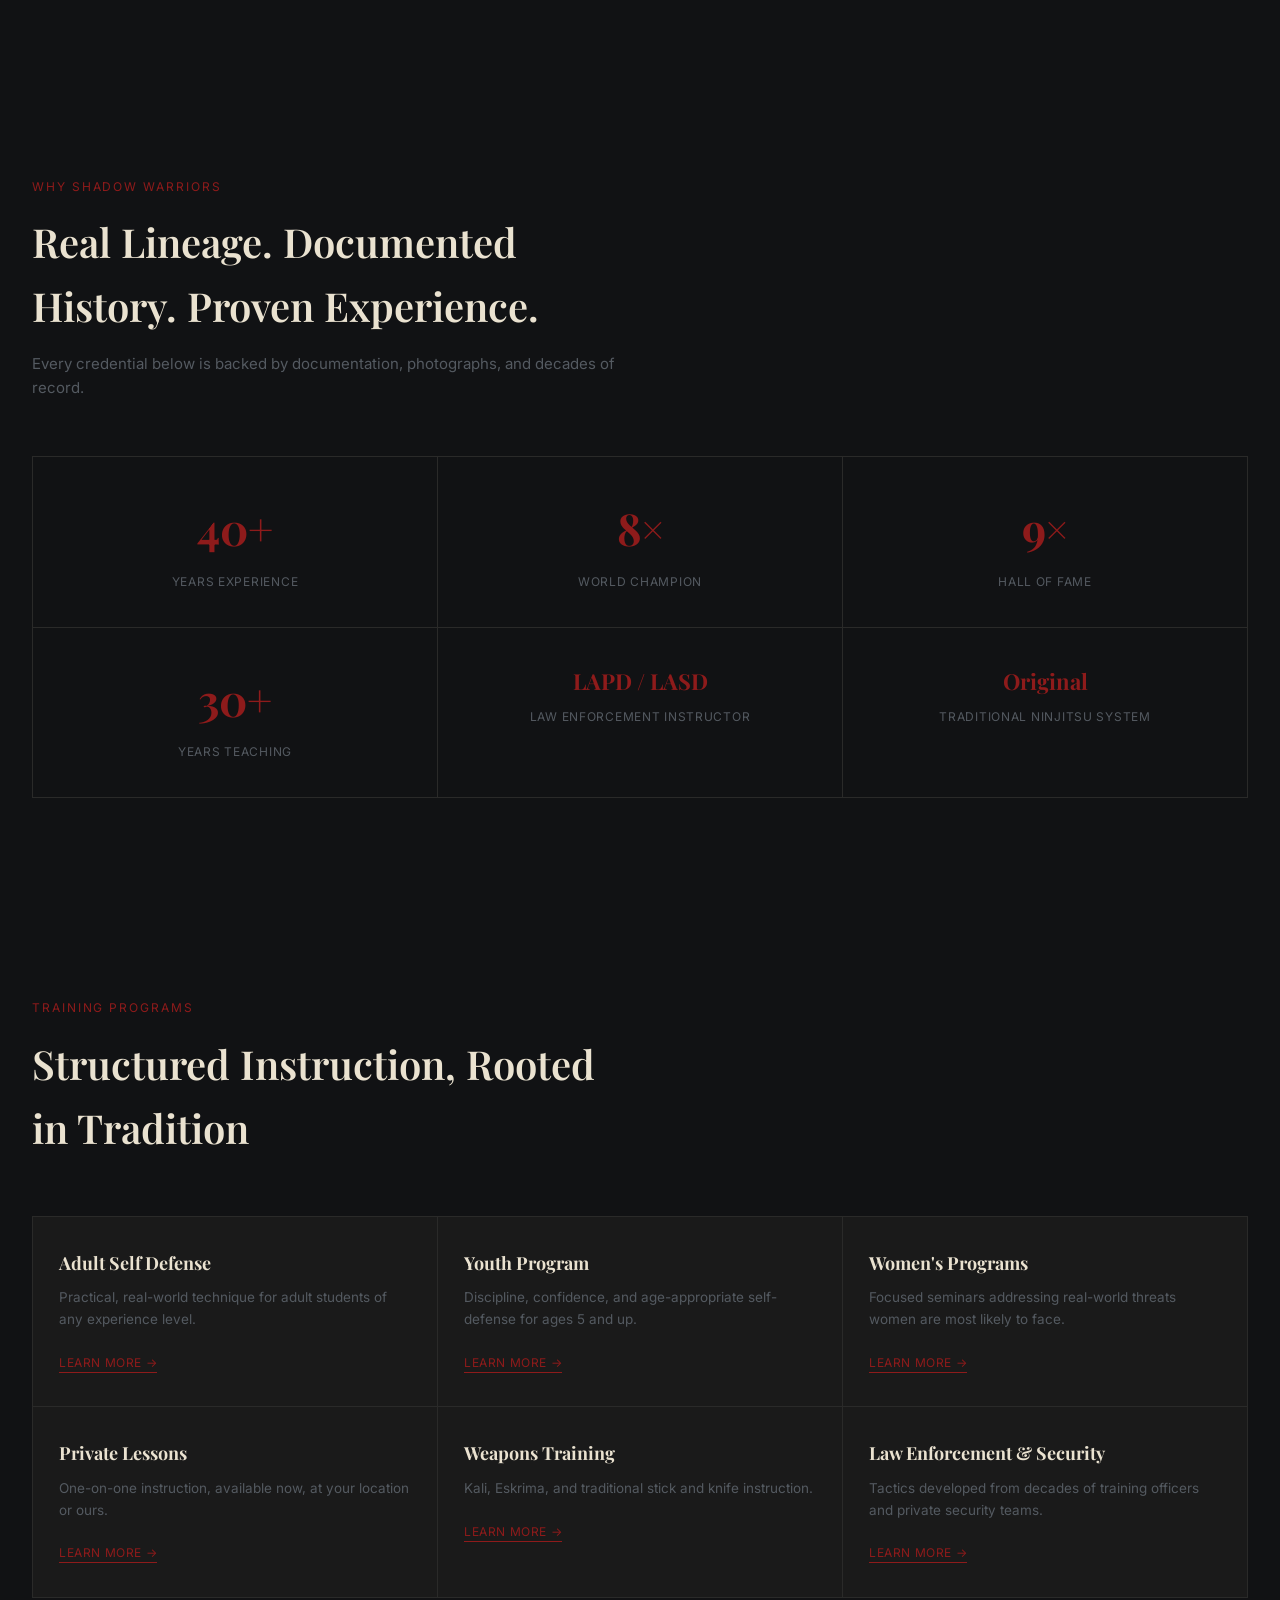
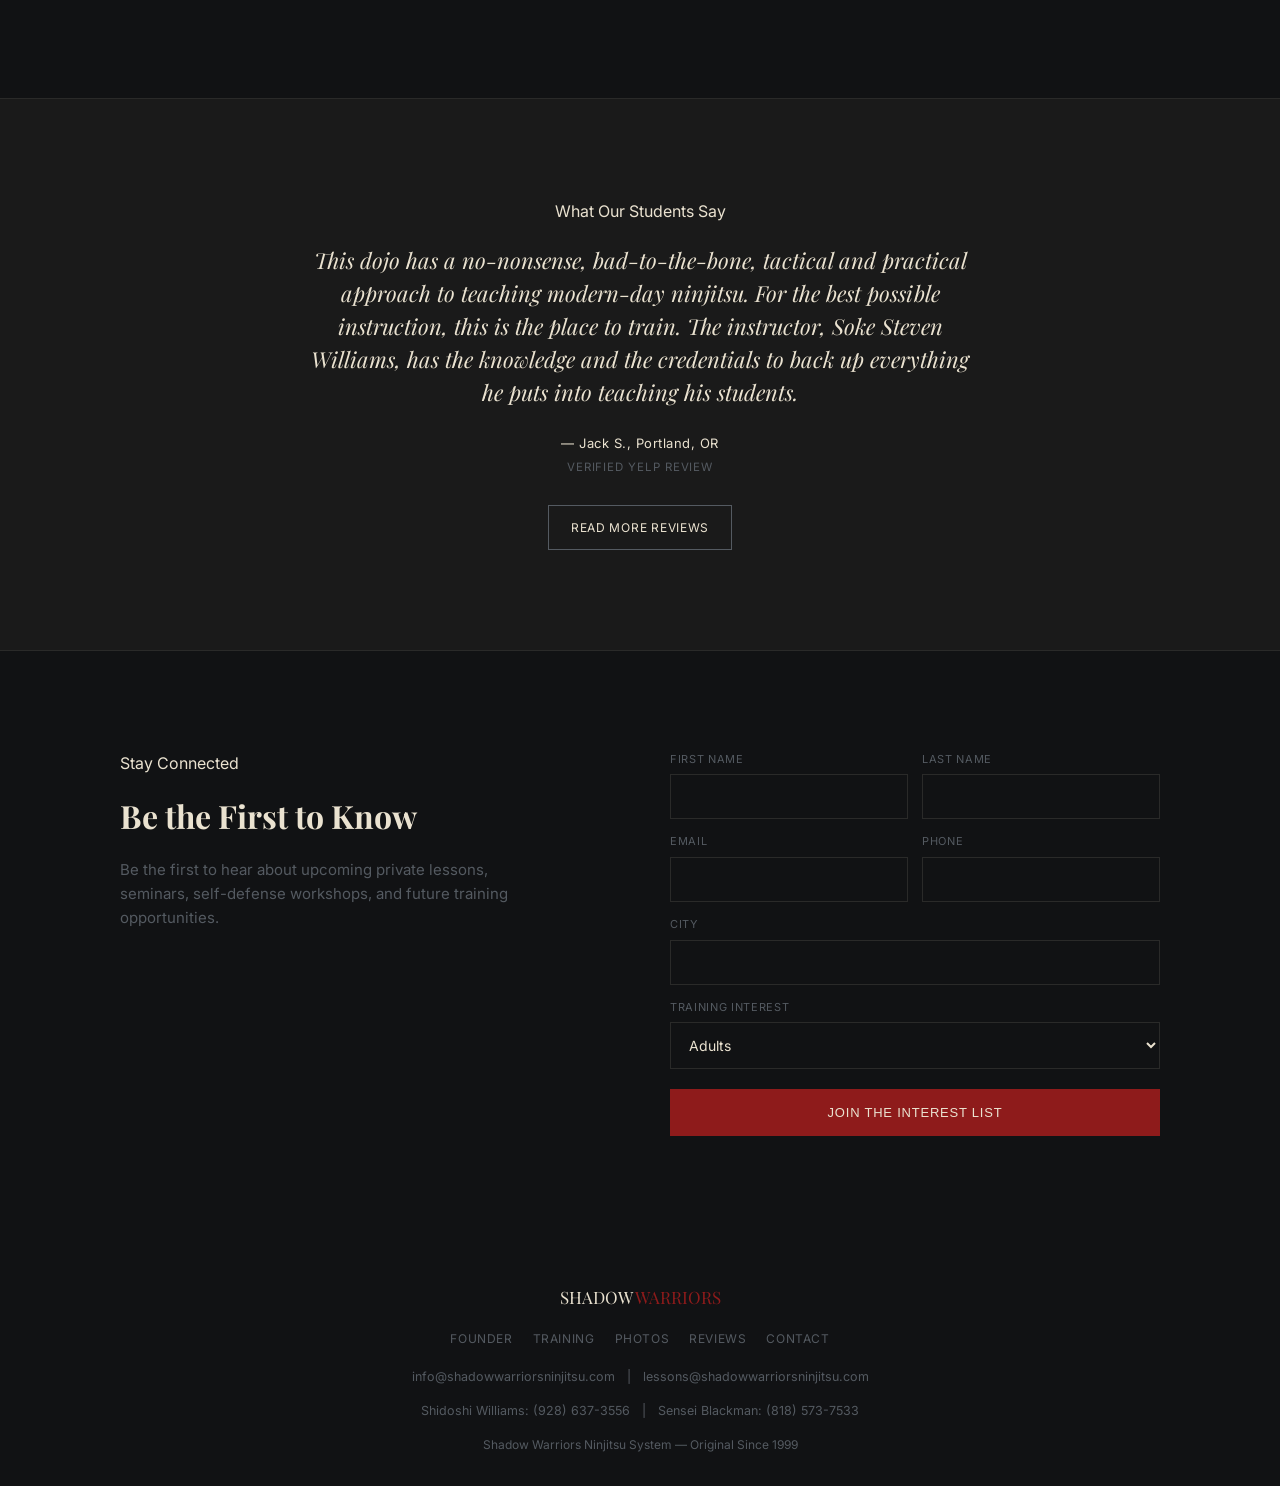
==== commit 7247db83: "Add email addresses to Contact page and footer" ====
--- a/index.html
+++ b/index.html
@@ -187,6 +187,11 @@
     <a href="#reviews">Reviews</a>
     <a href="contact.html">Contact</a>
   </div>
+  <div class="footer-emails" style="margin-bottom:14px; font-size:12.5px; color:var(--steel);">
+    <a href="mailto:info@shadowwarriorsninjitsu.com" style="color:var(--steel);">info@shadowwarriorsninjitsu.com</a>
+    &nbsp;&nbsp;|&nbsp;&nbsp;
+    <a href="mailto:lessons@shadowwarriorsninjitsu.com" style="color:var(--steel);">lessons@shadowwarriorsninjitsu.com</a>
+  </div>
   <div class="footer-phones" style="margin-bottom:14px; font-size:12.5px; color:var(--steel);">
     <a href="tel:+19286373556" style="color:var(--steel);">Shidoshi Williams: (928) 637-3556</a>
     &nbsp;&nbsp;|&nbsp;&nbsp;
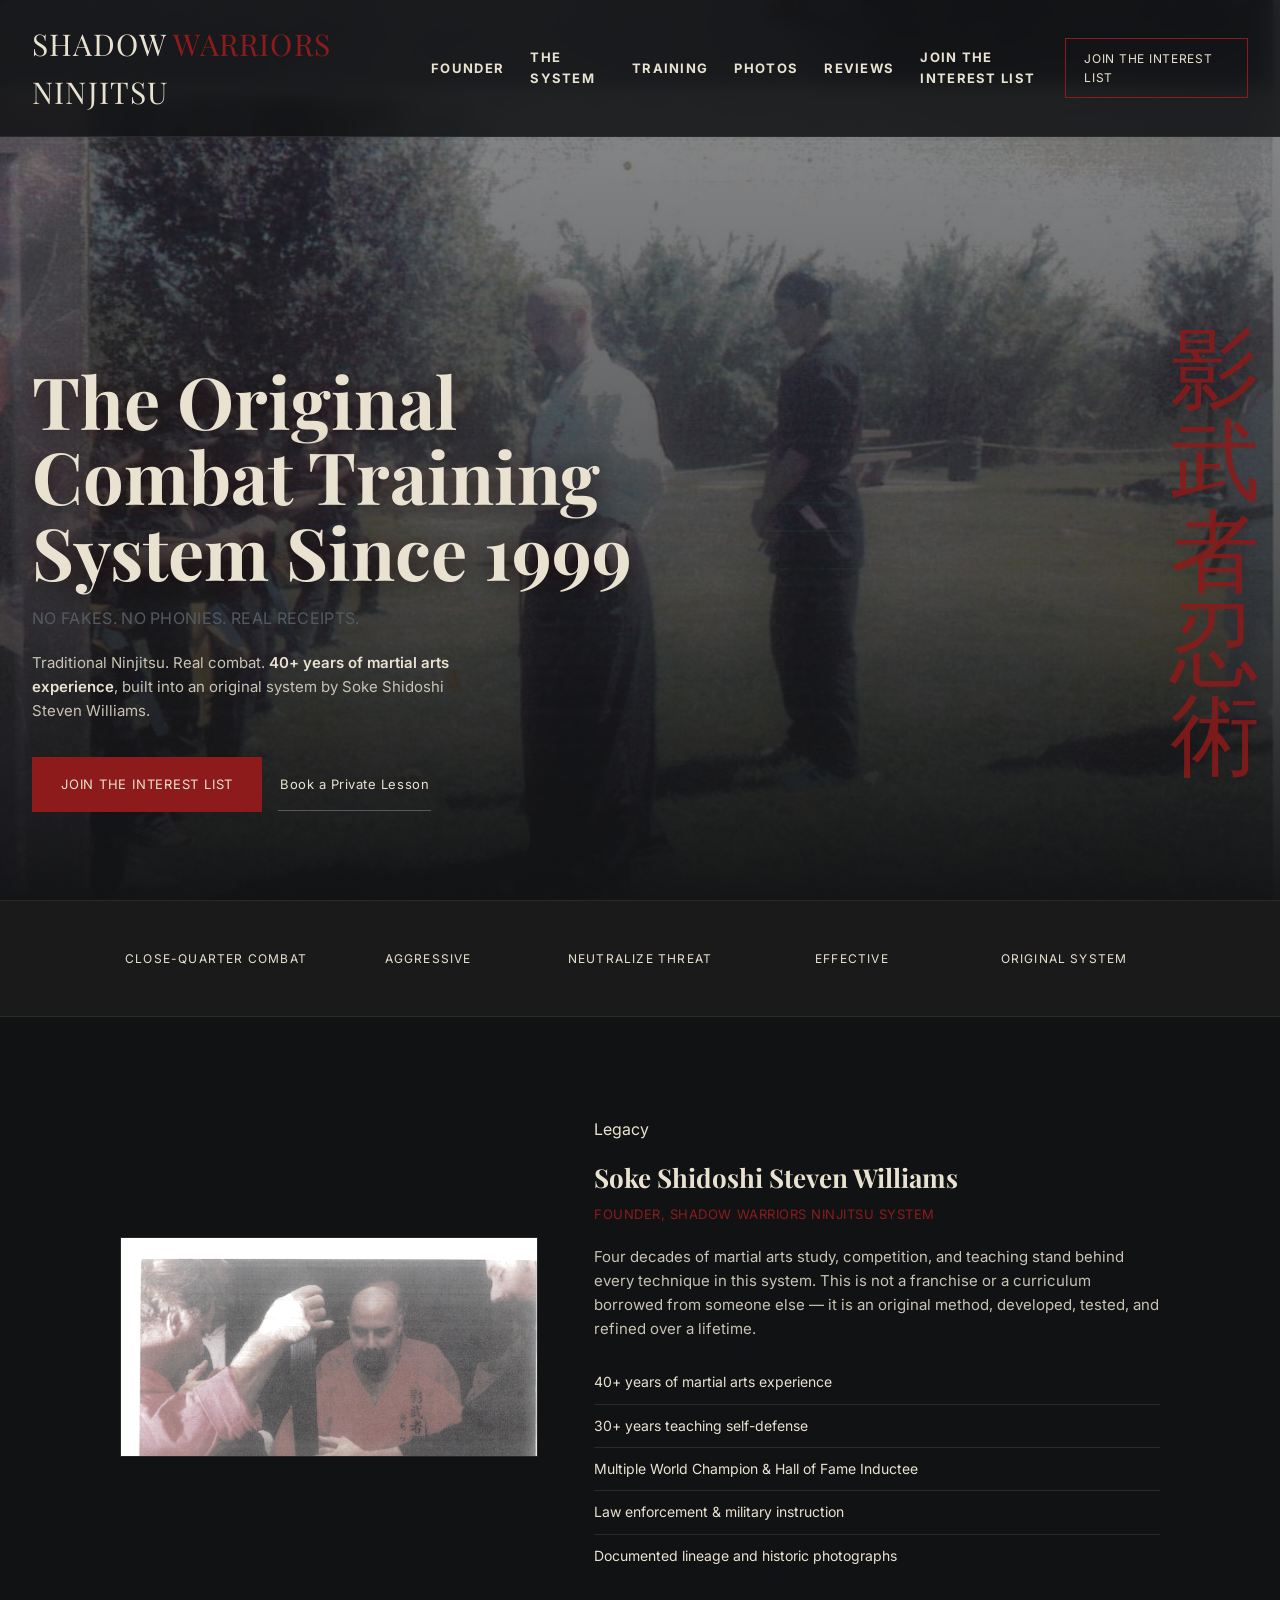
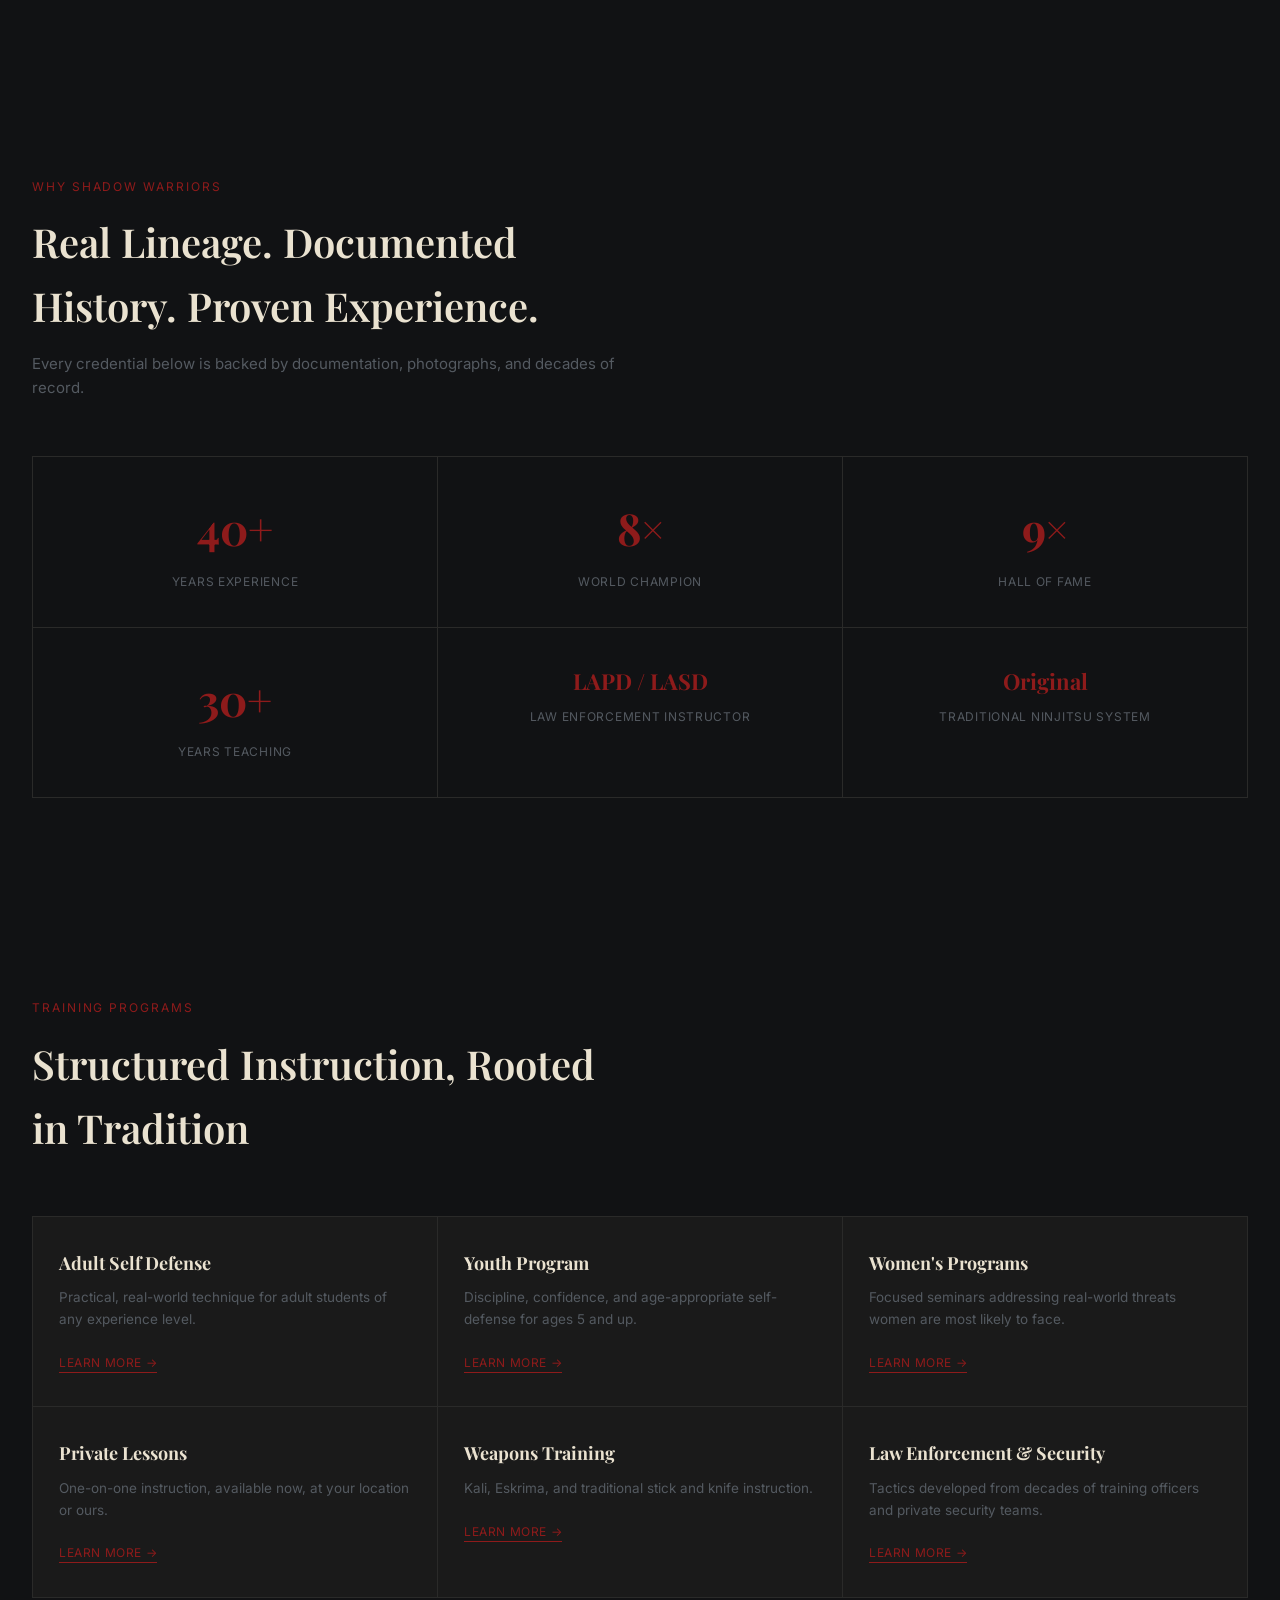
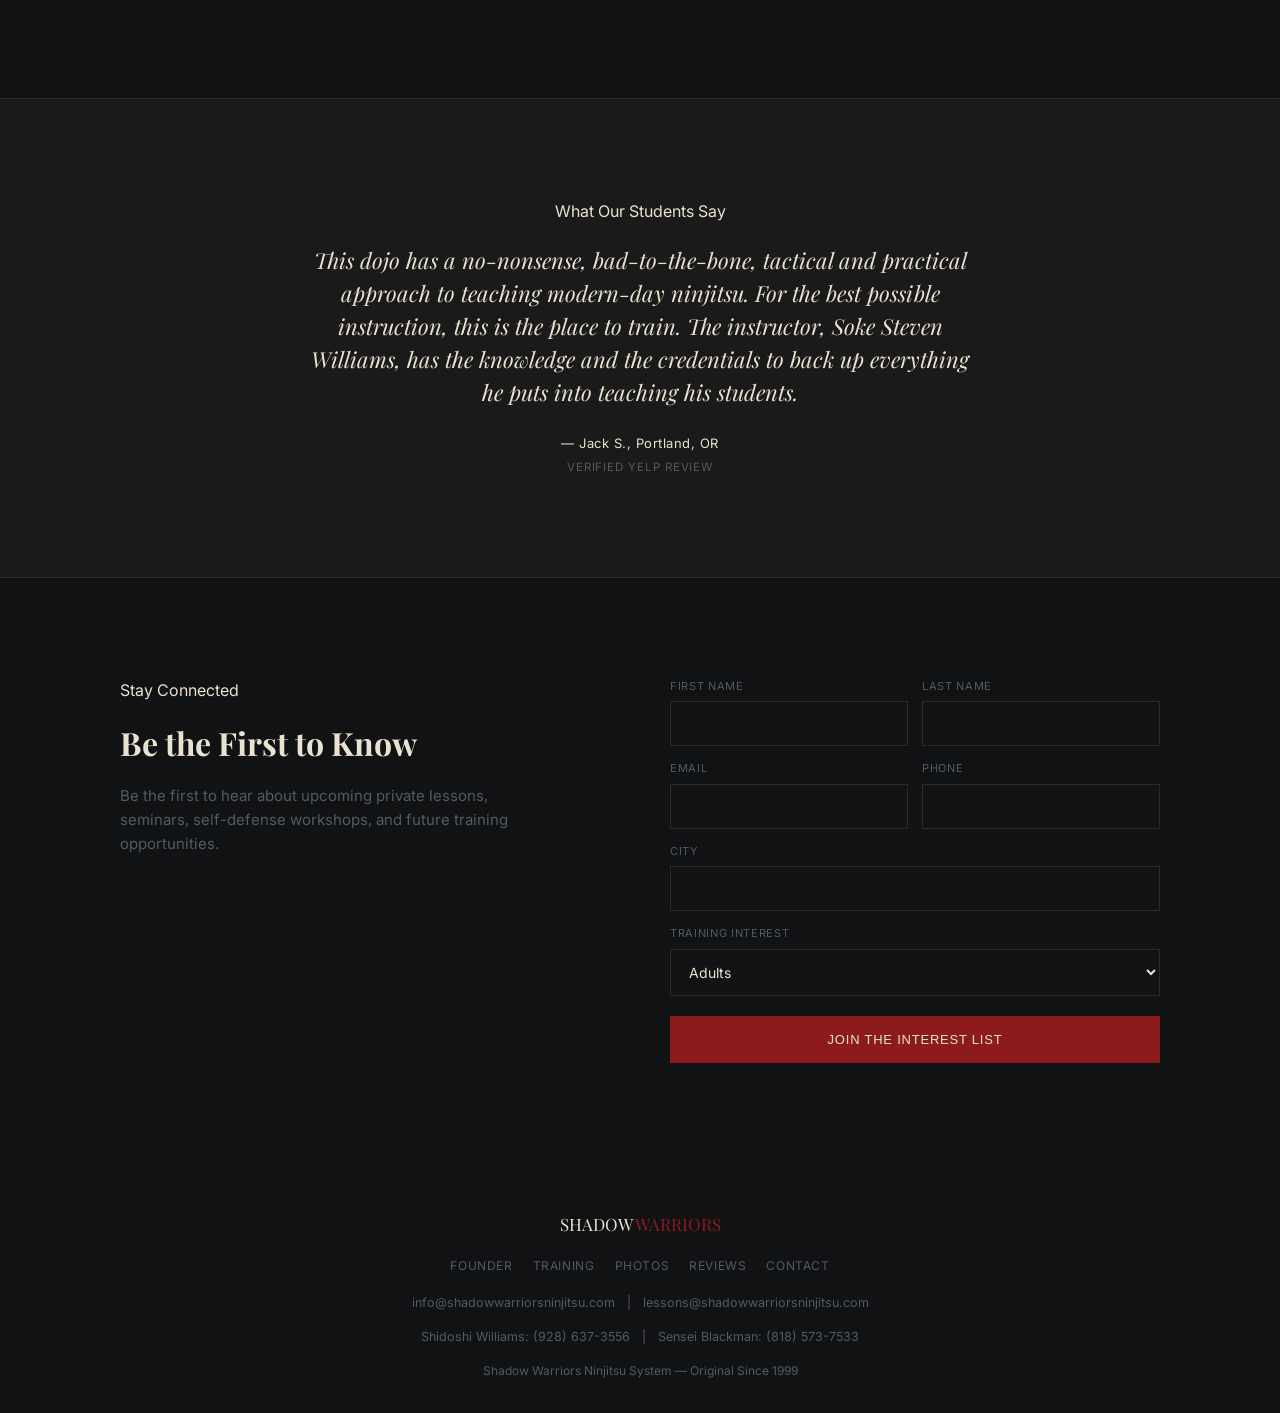
==== commit fb67c794: "Remove duplicate CTA, location text; fix private lesson copy" ====
--- a/index.html
+++ b/index.html
@@ -15,7 +15,7 @@
 
 <div class="nav-backdrop"></div>
 <nav>
-  <div class="nav-brand">SHADOW <span>WARRIORS</span> NINJITSU</div>
+  <a href="shadow-warriors-legacy-homepage.html" class="nav-brand" style="text-decoration:none;">SHADOW <span>WARRIORS</span> NINJITSU</a>
   <div class="nav-links">
     <a href="founder.html">Founder</a>
     <a href="about-the-system.html">The System</a>
@@ -35,7 +35,7 @@
     <p class="support">Traditional Ninjitsu. Real combat. <strong>40+ years of martial arts experience</strong>, built into an original system by Soke Shidoshi Steven Williams.</p>
     <div class="cta-row">
       <a href="#interest" class="btn-primary">Join the Interest List</a>
-      <a href="#legacy" class="btn-ghost">Book a Private Lesson</a>
+      <a href="contact.html" class="btn-ghost">Book a Private Lesson</a>
     </div>
   </div>
 </header>
@@ -137,7 +137,7 @@
       <p class="quote" style="margin-top:20px;">This dojo has a no-nonsense, bad-to-the-bone, tactical and practical approach to teaching modern-day ninjitsu. For the best possible instruction, this is the place to train. The instructor, Soke Steven Williams, has the knowledge and the credentials to back up everything he puts into teaching his students.</p>
       <div class="quote-author">— Jack S., Portland, OR</div>
       <div class="quote-platform">Verified Yelp Review</div>
-      <a href="https://www.yelp.com/user_details?userid=Eo3PcTbOka0NLl6__pWfPw" class="read-more">Read More Reviews</a>
+
     </div>
   </div>
 </section>
--- a/style.css
+++ b/style.css
@@ -280,4 +280,26 @@
     cursor:pointer;
     display:flex; align-items:center; justify-content:center;
   }
-  .lightbox-close:hover{ border-color:var(--crimson); color:var(--crimson); }+  .lightbox-close:hover{ border-color:var(--crimson); color:var(--crimson); }
+
+  /* ===== PHOTO CAROUSEL (scroll-snap, native touch swipe) ===== */
+  .gallery-carousel{
+    display:flex;
+    gap:14px;
+    overflow-x:auto;
+    scroll-snap-type:x mandatory;
+    padding-bottom:14px;
+    -webkit-overflow-scrolling:touch;
+    scrollbar-width:thin;
+    scrollbar-color:var(--crimson) var(--charcoal, #1a1a1a);
+  }
+  .gallery-carousel::-webkit-scrollbar{ height:6px; }
+  .gallery-carousel::-webkit-scrollbar-thumb{ background:var(--crimson); }
+  .gallery-carousel .gallery-item{
+    flex:0 0 auto;
+    width:280px;
+    scroll-snap-align:start;
+  }
+  @media (max-width:600px){
+    .gallery-carousel .gallery-item{ width:78vw; }
+  }
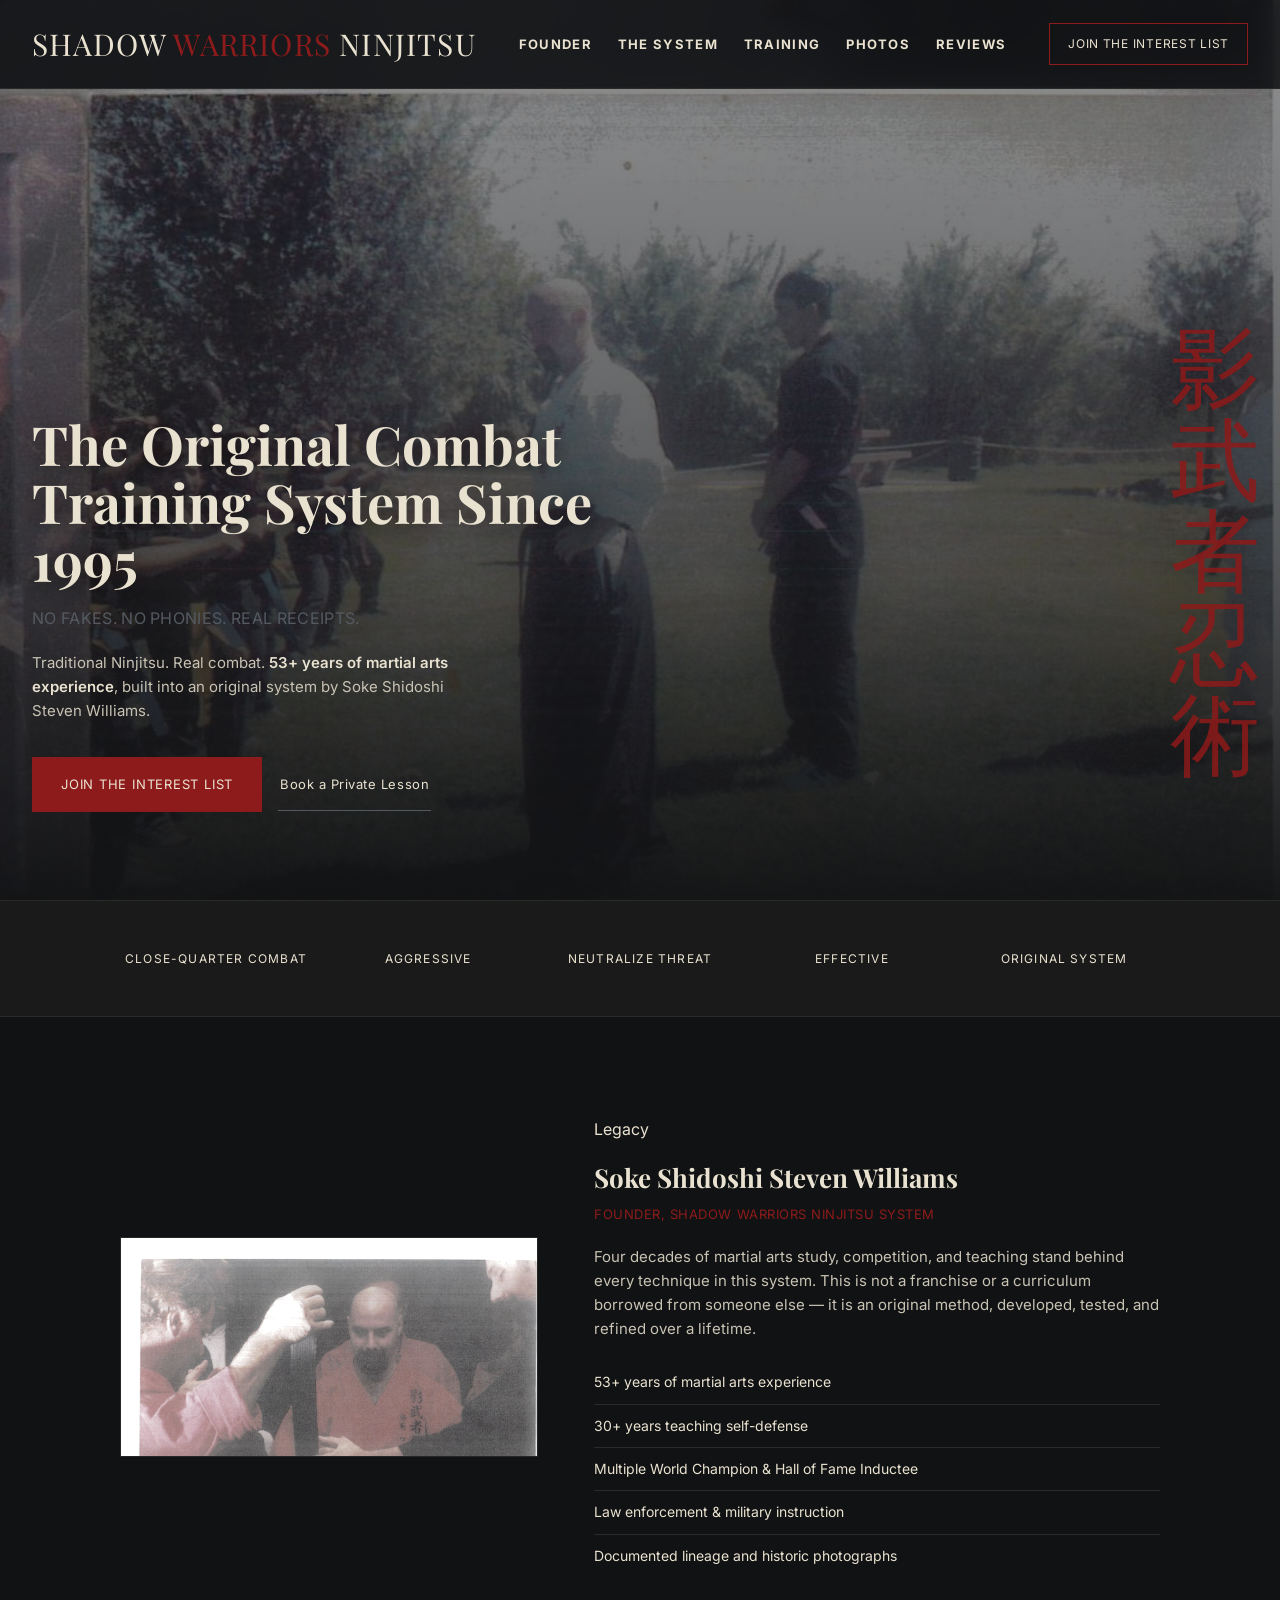
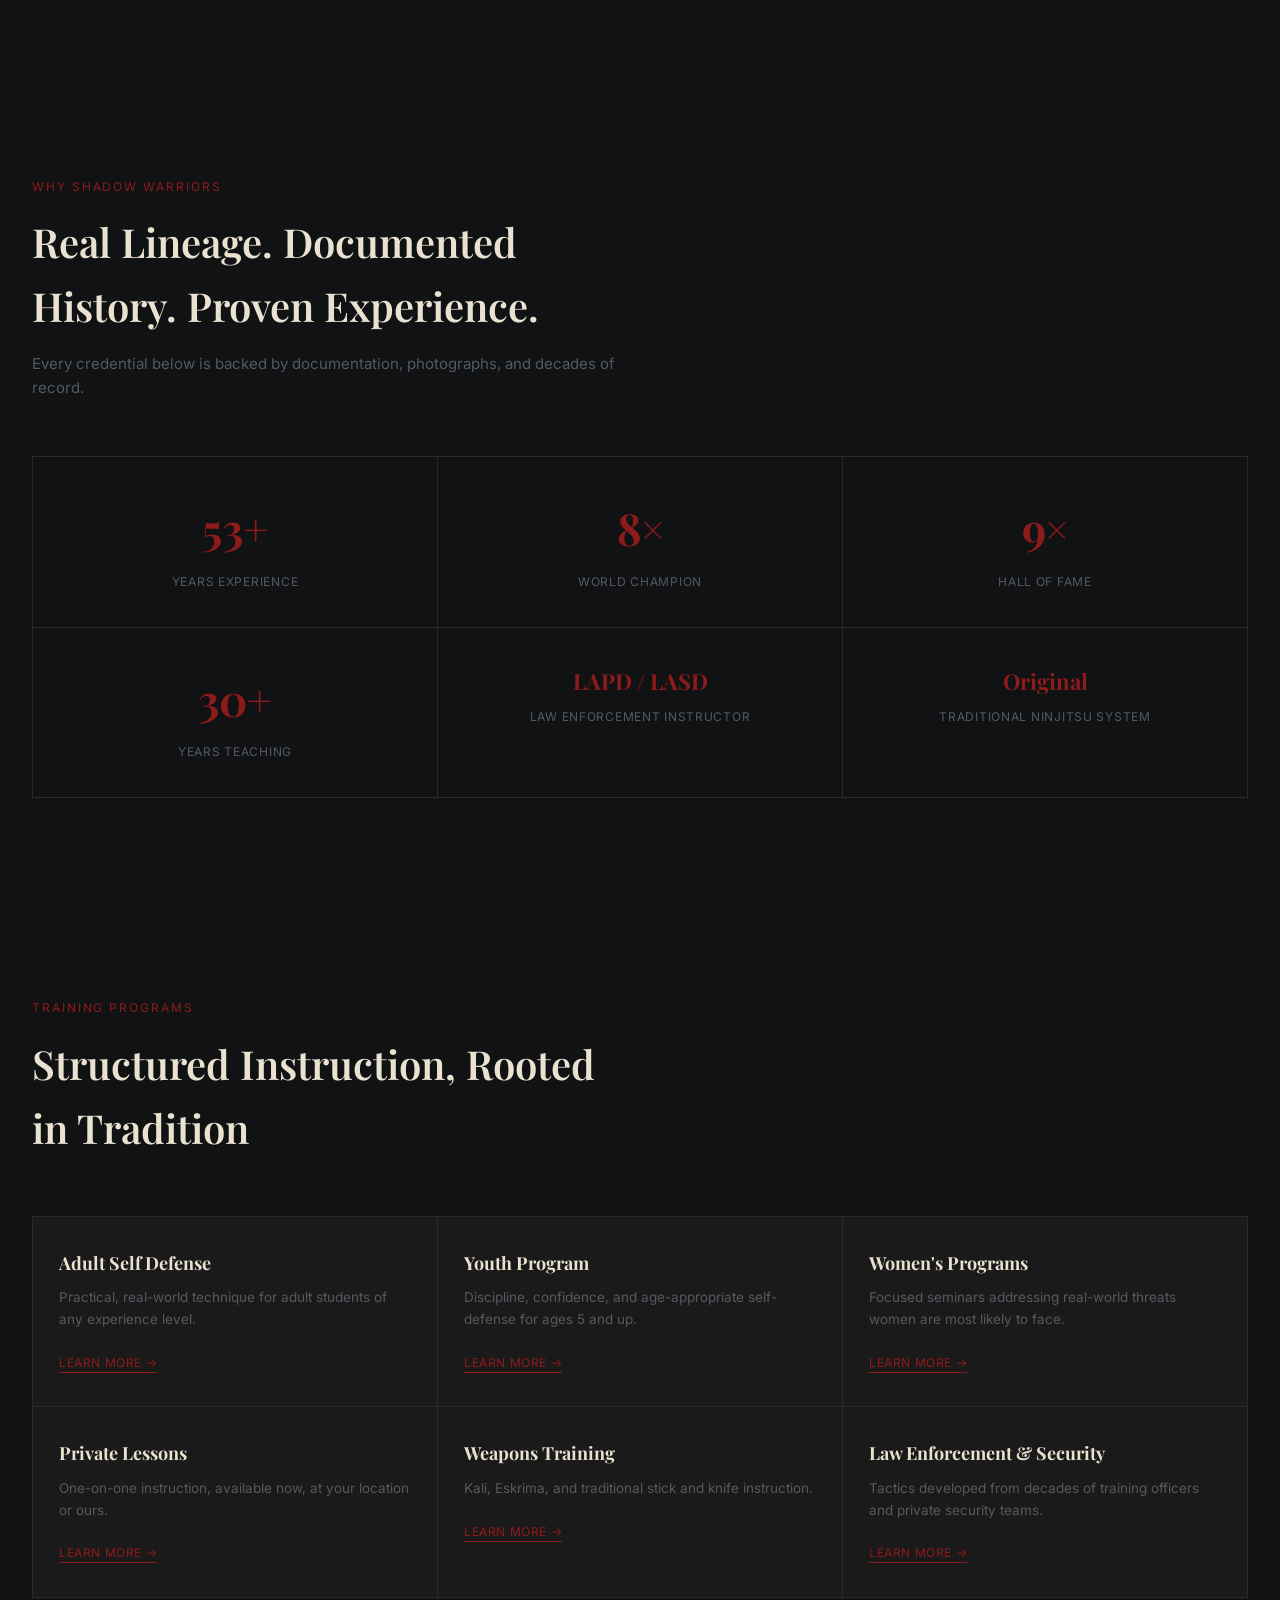
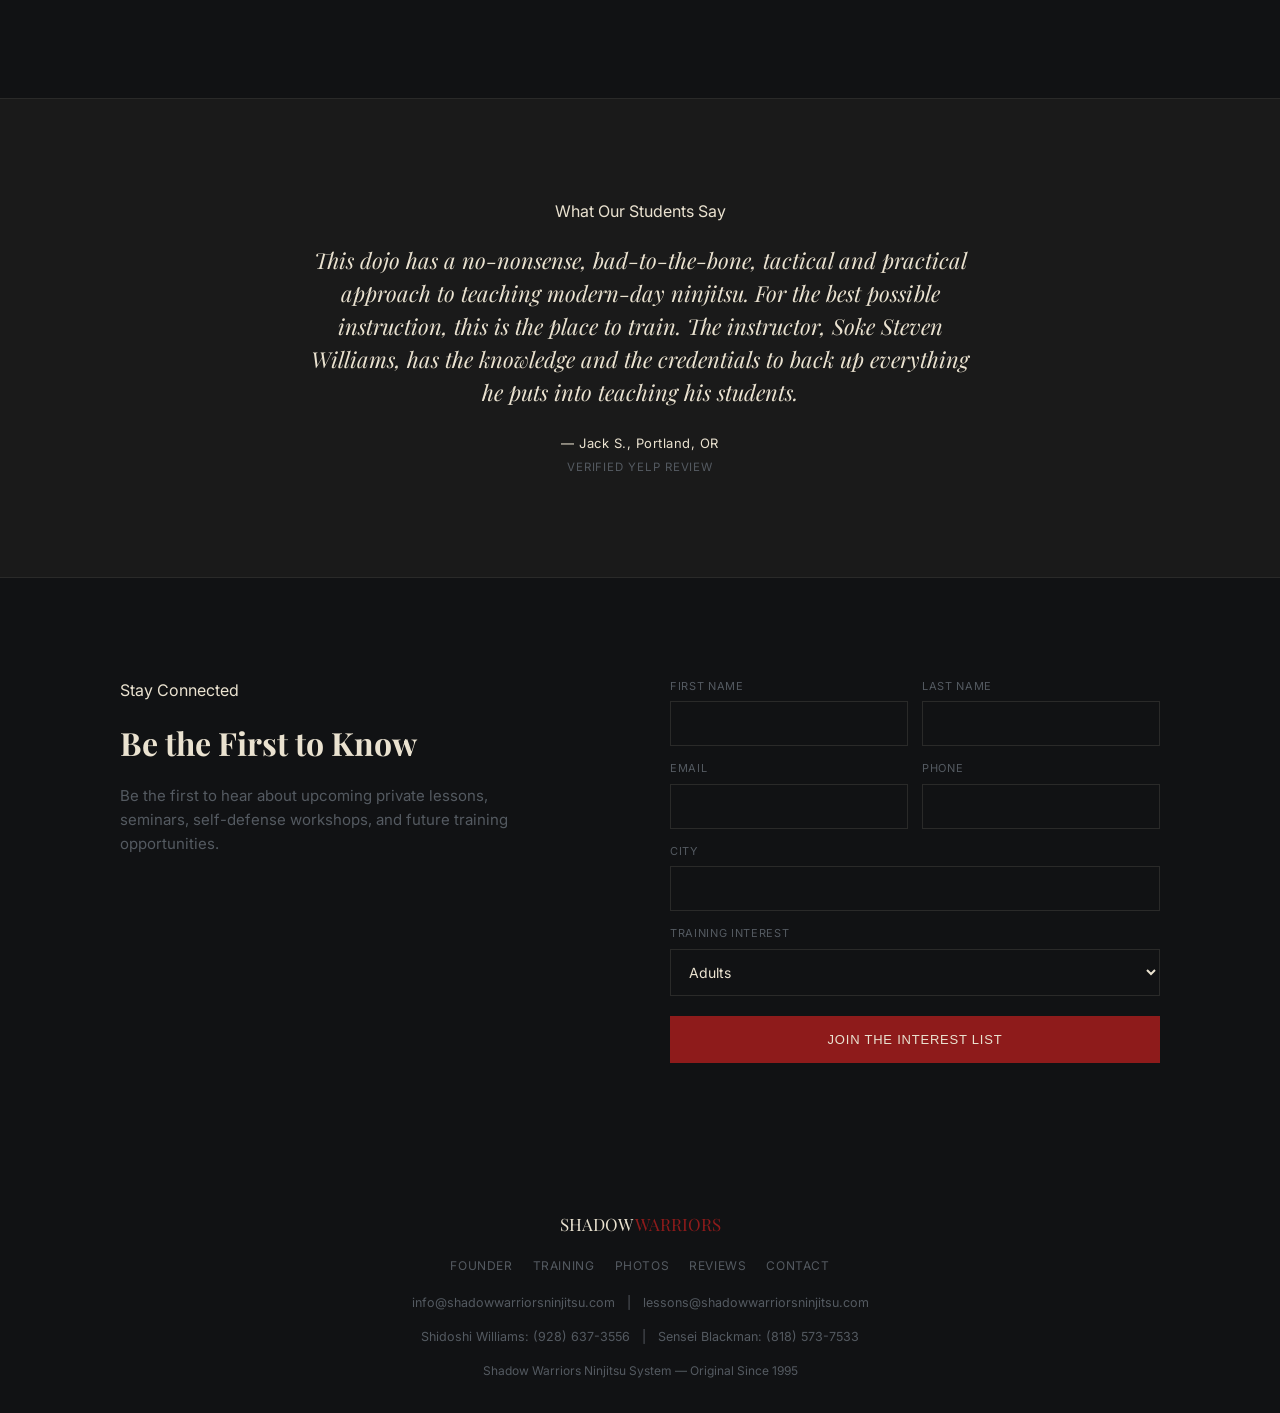
==== commit ea19d6bf: "Clarify 1995 founding vs 2001 formal recognition in Philosophy copy" ====
--- a/index.html
+++ b/index.html
@@ -30,9 +30,9 @@
 
 <header class="hero">
   <div class="hero-inner fade">
-    <h1 class="serif">The Original Combat Training System Since 1999</h1>
+    <h1 class="serif">The Original Combat Training System Since 1995</h1>
     <div class="sub">No fakes. No phonies. Real receipts.</div>
-    <p class="support">Traditional Ninjitsu. Real combat. <strong>40+ years of martial arts experience</strong>, built into an original system by Soke Shidoshi Steven Williams.</p>
+    <p class="support">Traditional Ninjitsu. Real combat. <strong>53+ years of martial arts experience</strong>, built into an original system by Soke Shidoshi Steven Williams.</p>
     <div class="cta-row">
       <a href="#interest" class="btn-primary">Join the Interest List</a>
       <a href="contact.html" class="btn-ghost">Book a Private Lesson</a>
@@ -60,7 +60,7 @@
         <div class="role">Founder, Shadow Warriors Ninjitsu System</div>
         <p>Four decades of martial arts study, competition, and teaching stand behind every technique in this system. This is not a franchise or a curriculum borrowed from someone else — it is an original method, developed, tested, and refined over a lifetime.</p>
         <ul class="legacy-list">
-          <li>40+ years of martial arts experience</li>
+          <li>53+ years of martial arts experience</li>
           <li>30+ years teaching self-defense</li>
           <li>Multiple World Champion &amp; Hall of Fame Inductee</li>
           <li>Law enforcement &amp; military instruction</li>
@@ -79,7 +79,7 @@
       <p>Every credential below is backed by documentation, photographs, and decades of record.</p>
     </div>
     <div class="cred-grid">
-      <div class="cred-card"><div class="cred-num">40+</div><div class="cred-label">Years Experience</div></div>
+      <div class="cred-card"><div class="cred-num">53+</div><div class="cred-label">Years Experience</div></div>
       <div class="cred-card"><div class="cred-num">8×</div><div class="cred-label">World Champion</div></div>
       <div class="cred-card"><div class="cred-num">9×</div><div class="cred-label">Hall of Fame</div></div>
       <div class="cred-card"><div class="cred-num">30+</div><div class="cred-label">Years Teaching</div></div>
@@ -197,7 +197,7 @@
     &nbsp;&nbsp;|&nbsp;&nbsp;
     <a href="tel:+18185737533" style="color:var(--steel);">Sensei Blackman: (818) 573-7533</a>
   </div>
-  <div class="footer-meta">Shadow Warriors Ninjitsu System — Original Since 1999</div>
+  <div class="footer-meta">Shadow Warriors Ninjitsu System — Original Since 1995</div>
 </footer>
 
 <script src="script.js"></script>
--- a/style.css
+++ b/style.css
@@ -45,6 +45,7 @@
     padding:10px 18px;
   }
   .nav-cta:hover{ background:var(--crimson); }
+  .nav-mobile-cta{ display:none; }
 
   /* ===== HAMBURGER MENU (mobile) ===== */
   .nav-toggle{
@@ -107,7 +108,7 @@
   }
   .hero-inner{ max-width:620px; }
   .hero .eyebrow{ font-size:18px; letter-spacing:0.16em; text-transform:uppercase; color:#5c1015; font-weight:700; margin-bottom:18px; display:block; }
-  .hero h1{ font-size:clamp(42px,7.5vw,72px); font-weight:700; color:var(--rice); line-height:1.05; margin-bottom:16px; text-shadow:0 4px 24px rgba(0,0,0,0.55), 0 0 40px rgba(142,27,27,0.25); }
+  .hero h1{ font-size:clamp(32px,5.5vw,54px); font-weight:700; color:var(--rice); line-height:1.08; margin-bottom:16px; text-shadow:0 4px 24px rgba(0,0,0,0.55), 0 0 40px rgba(142,27,27,0.25); }
   .hero .sub{ font-size:16px; letter-spacing:0.02em; color:var(--steel); margin-bottom:20px; text-transform:uppercase; }
   .hero .support{ font-size:15px; color:#c9c3b4; max-width:440px; margin-bottom:34px; }
   .hero .support strong{ color:var(--rice); font-weight:600; }
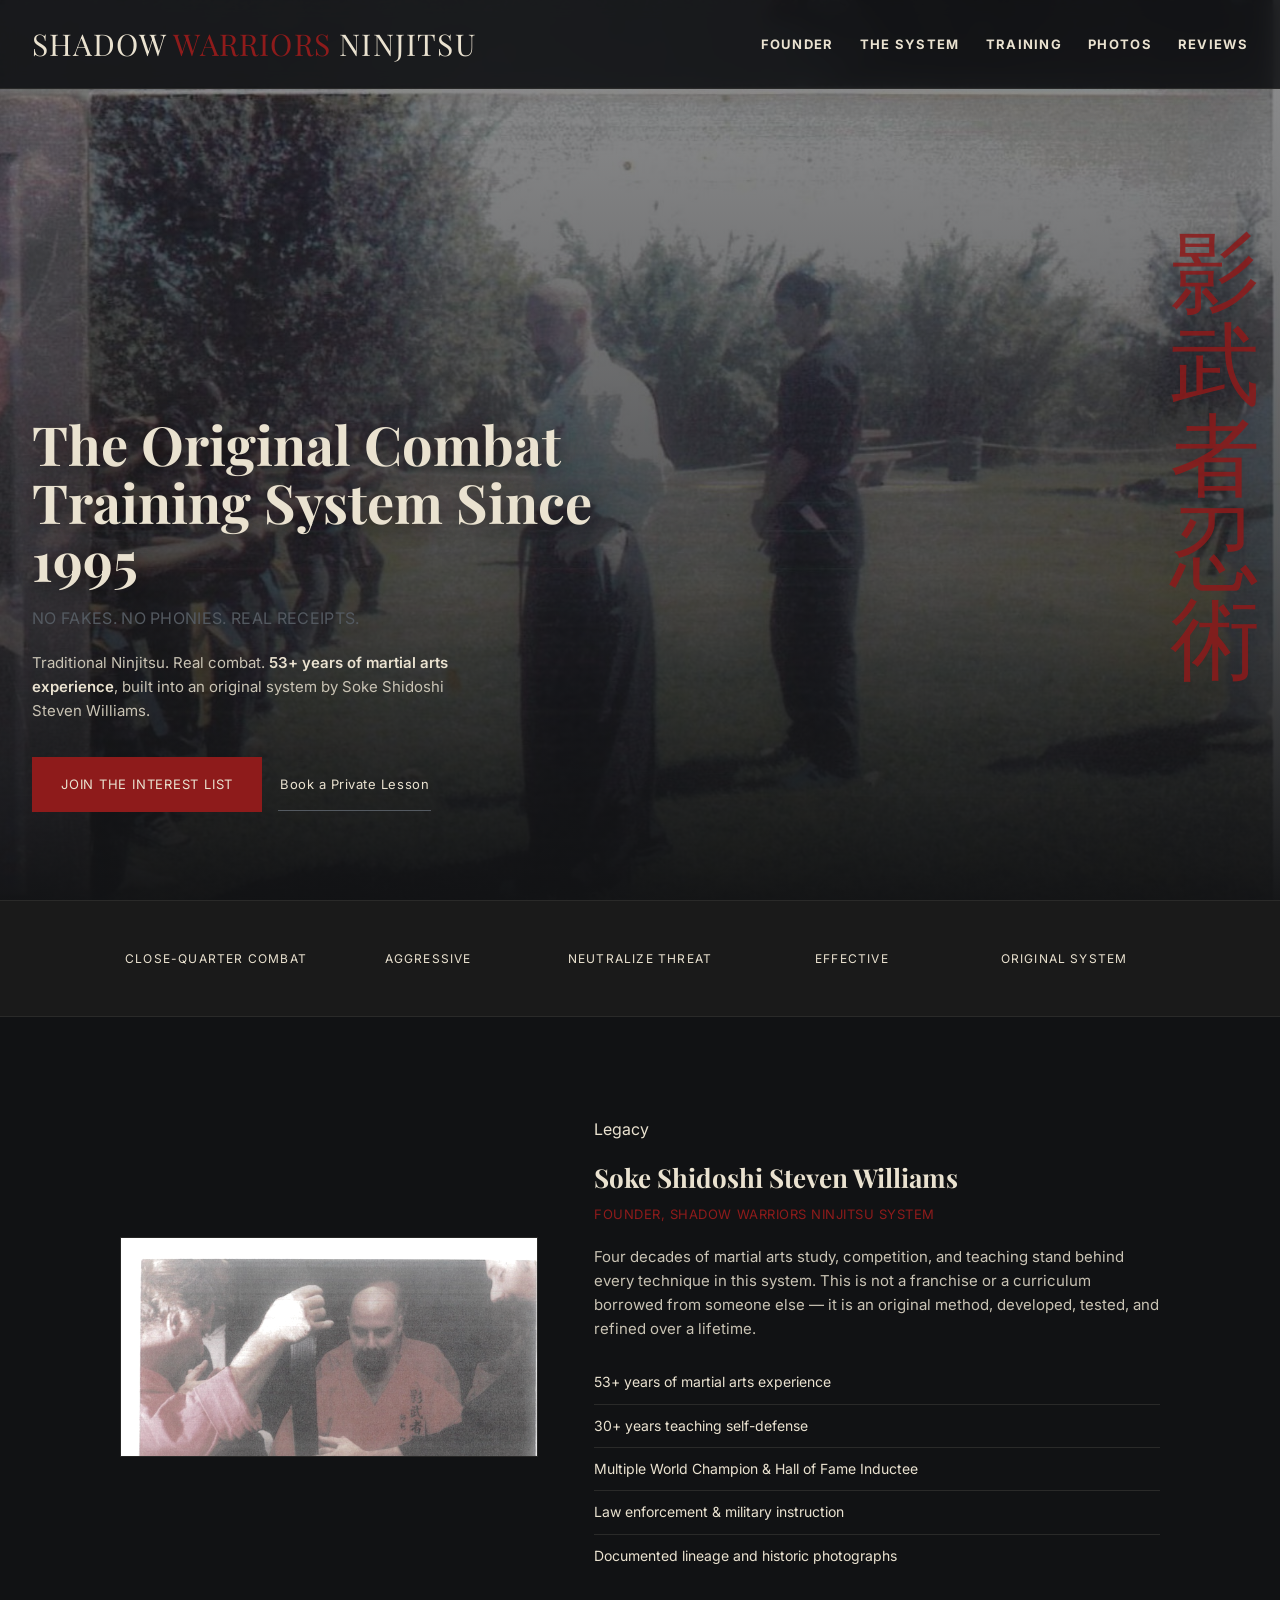
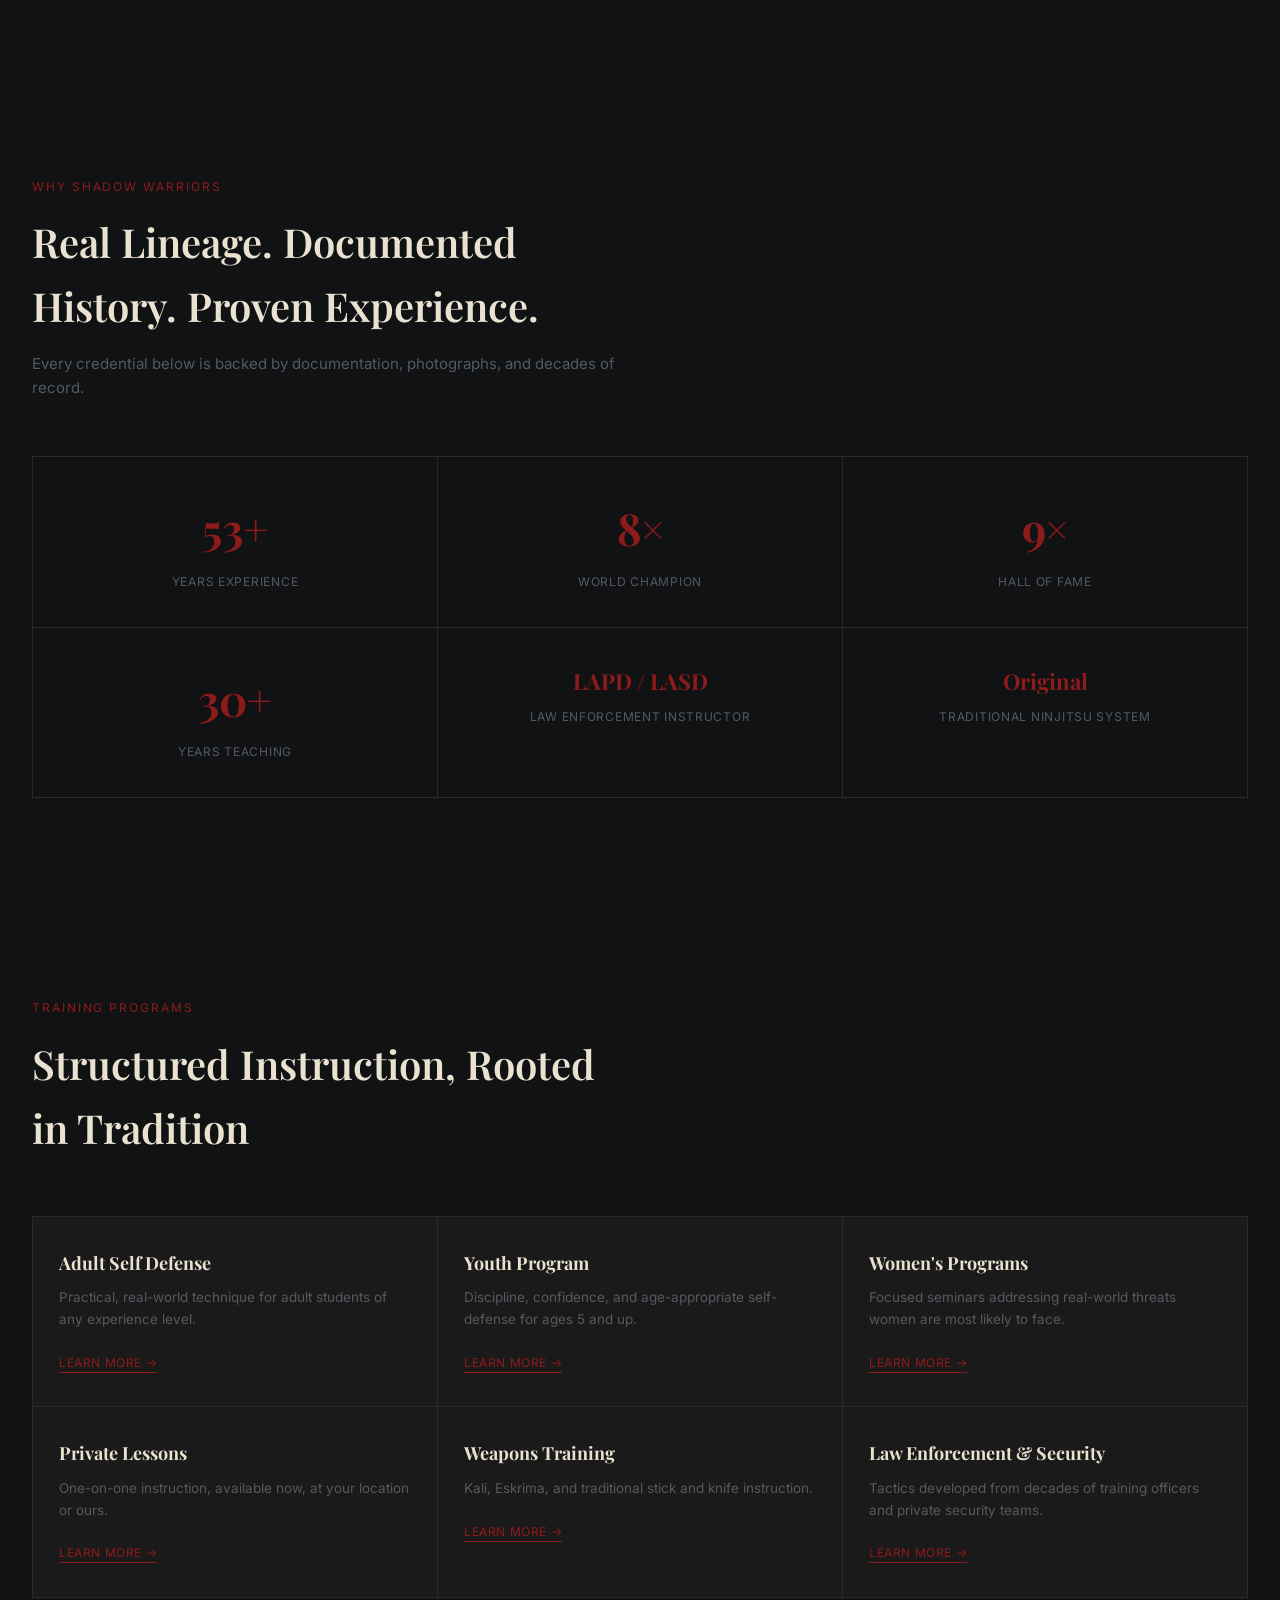
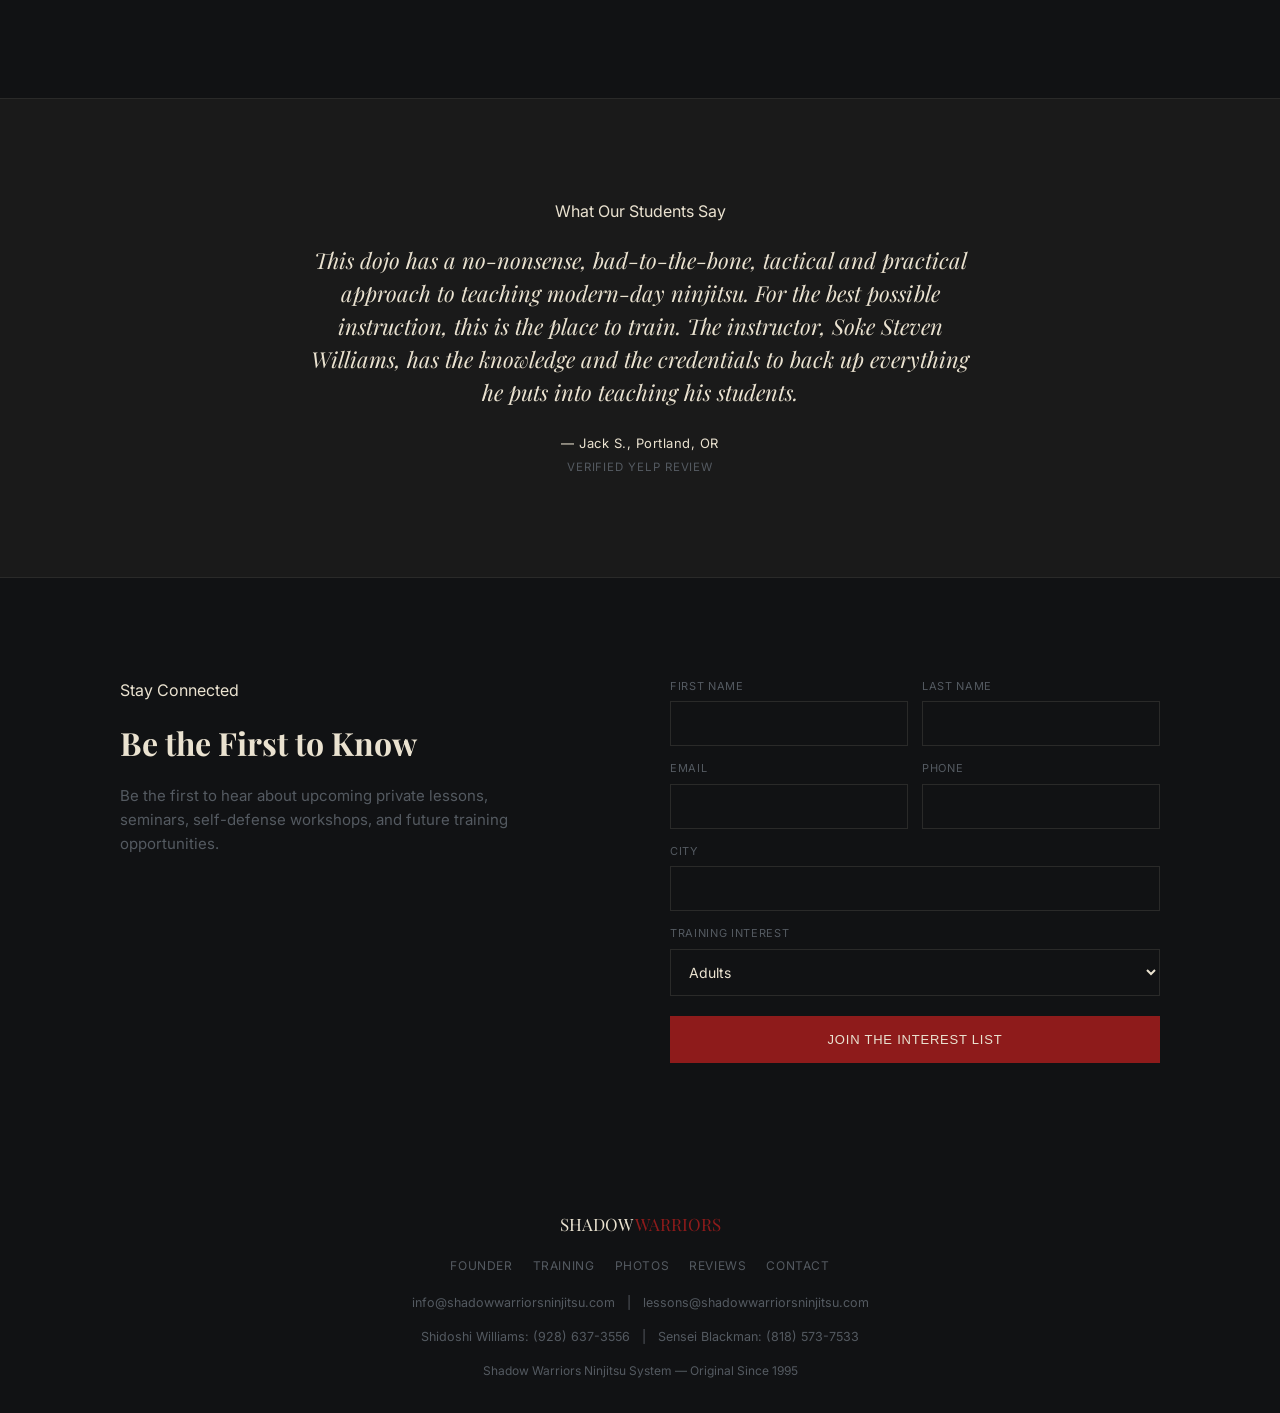
==== commit 13b90e2a: "Lower kanji 1 inch, remove redundant homepage nav CTA" ====
--- a/index.html
+++ b/index.html
@@ -24,7 +24,6 @@
     <a href="#reviews">Reviews</a>
     <a href="contact.html" class="nav-mobile-cta">Join the Interest List</a>
   </div>
-  <a href="contact.html" class="nav-cta">Join the Interest List</a>
   <button class="nav-toggle" aria-label="Open menu">&#9776;</button>
 </nav>
 
--- a/style.css
+++ b/style.css
@@ -108,7 +108,7 @@
   }
   .hero-inner{ max-width:620px; }
   .hero .eyebrow{ font-size:18px; letter-spacing:0.16em; text-transform:uppercase; color:#5c1015; font-weight:700; margin-bottom:18px; display:block; }
-  .hero h1{ font-size:clamp(32px,5.5vw,54px); font-weight:700; color:var(--rice); line-height:1.08; margin-bottom:16px; text-shadow:0 4px 24px rgba(0,0,0,0.55), 0 0 40px rgba(142,27,27,0.25); }
+  .hero h1{ font-size:clamp(32px,5.5vw,54px); font-weight:700; color:var(--rice); line-height:1.08; margin-bottom:16px; margin-top:-144px; text-shadow:0 4px 24px rgba(0,0,0,0.55), 0 0 40px rgba(142,27,27,0.25); }
   .hero .sub{ font-size:16px; letter-spacing:0.02em; color:var(--steel); margin-bottom:20px; text-transform:uppercase; }
   .hero .support{ font-size:15px; color:#c9c3b4; max-width:440px; margin-bottom:34px; }
   .hero .support strong{ color:var(--rice); font-weight:600; }
@@ -235,7 +235,7 @@
   .side-kanji-wrap{
     position:fixed;
     top:50%; right:20px;
-    transform:translateY(calc(-50% + 96px));
+    transform:translateY(-50%);
     z-index:40;
     pointer-events:none;
   }
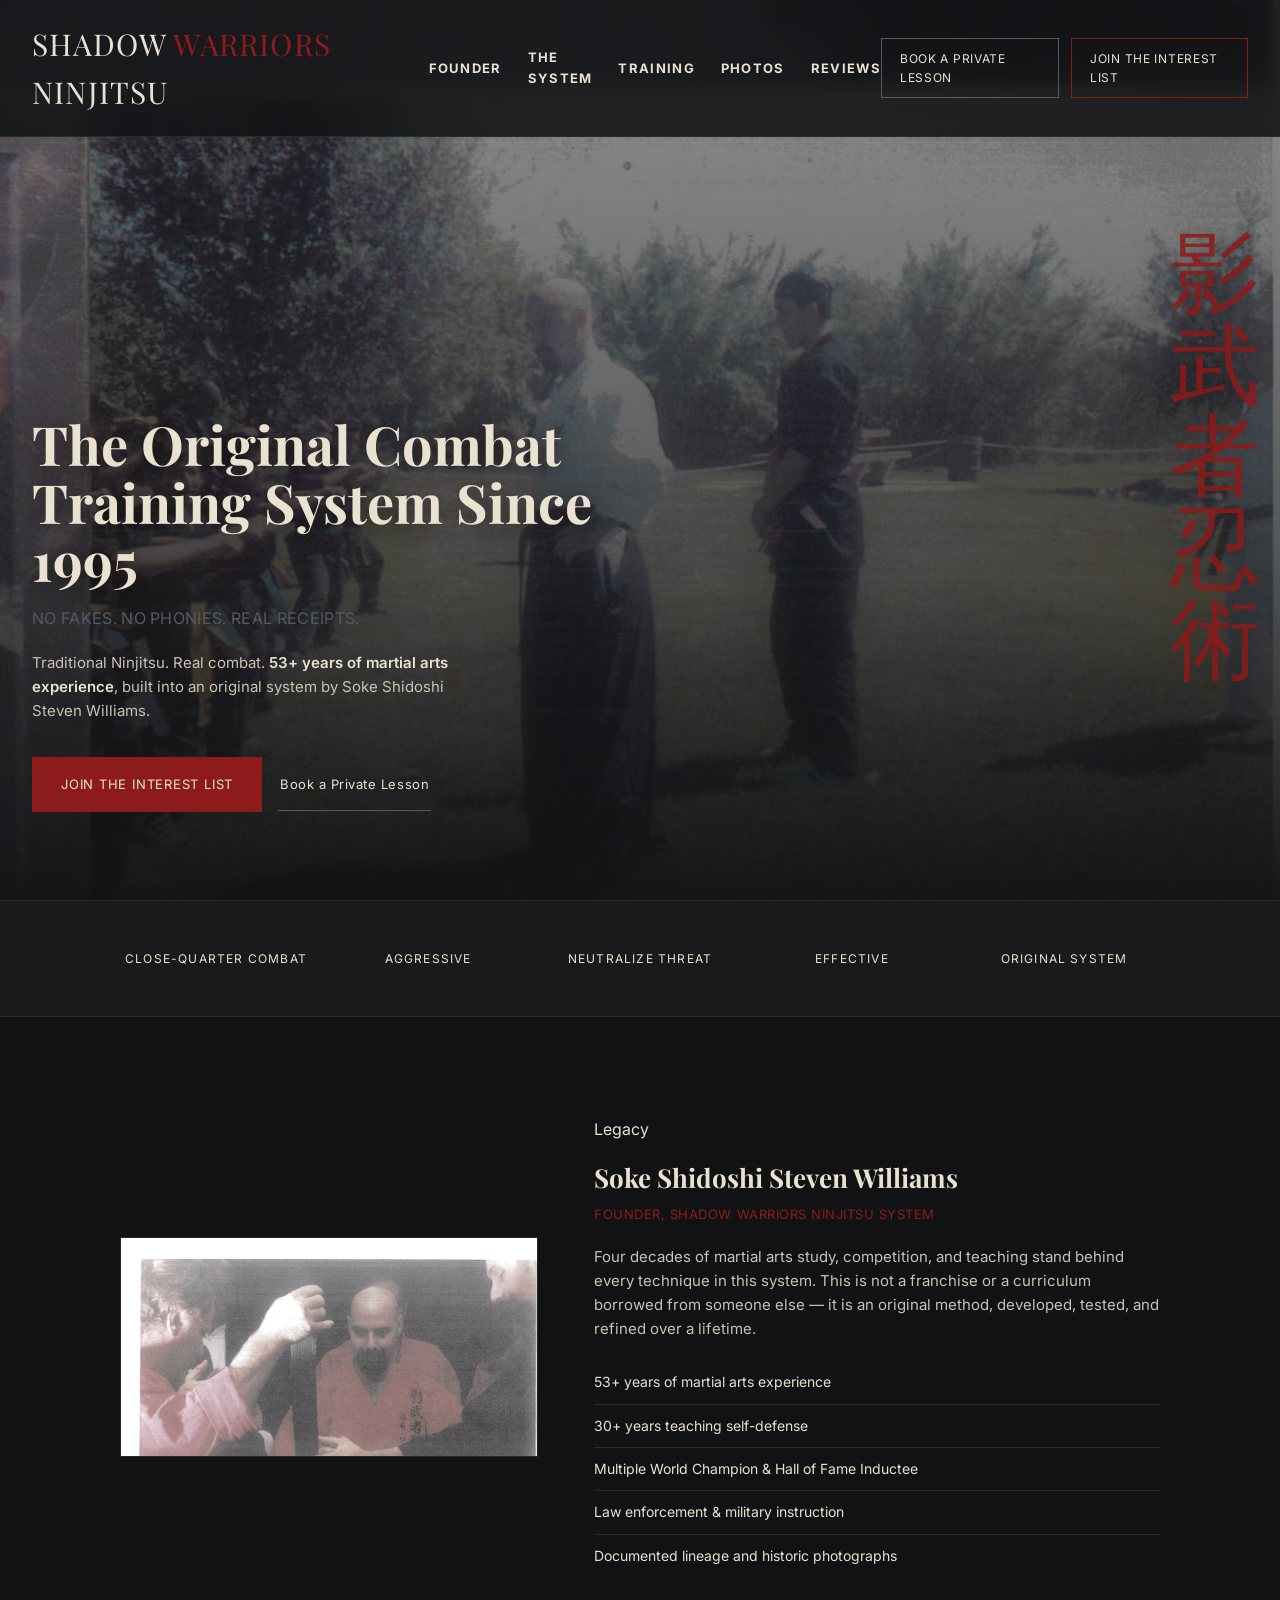
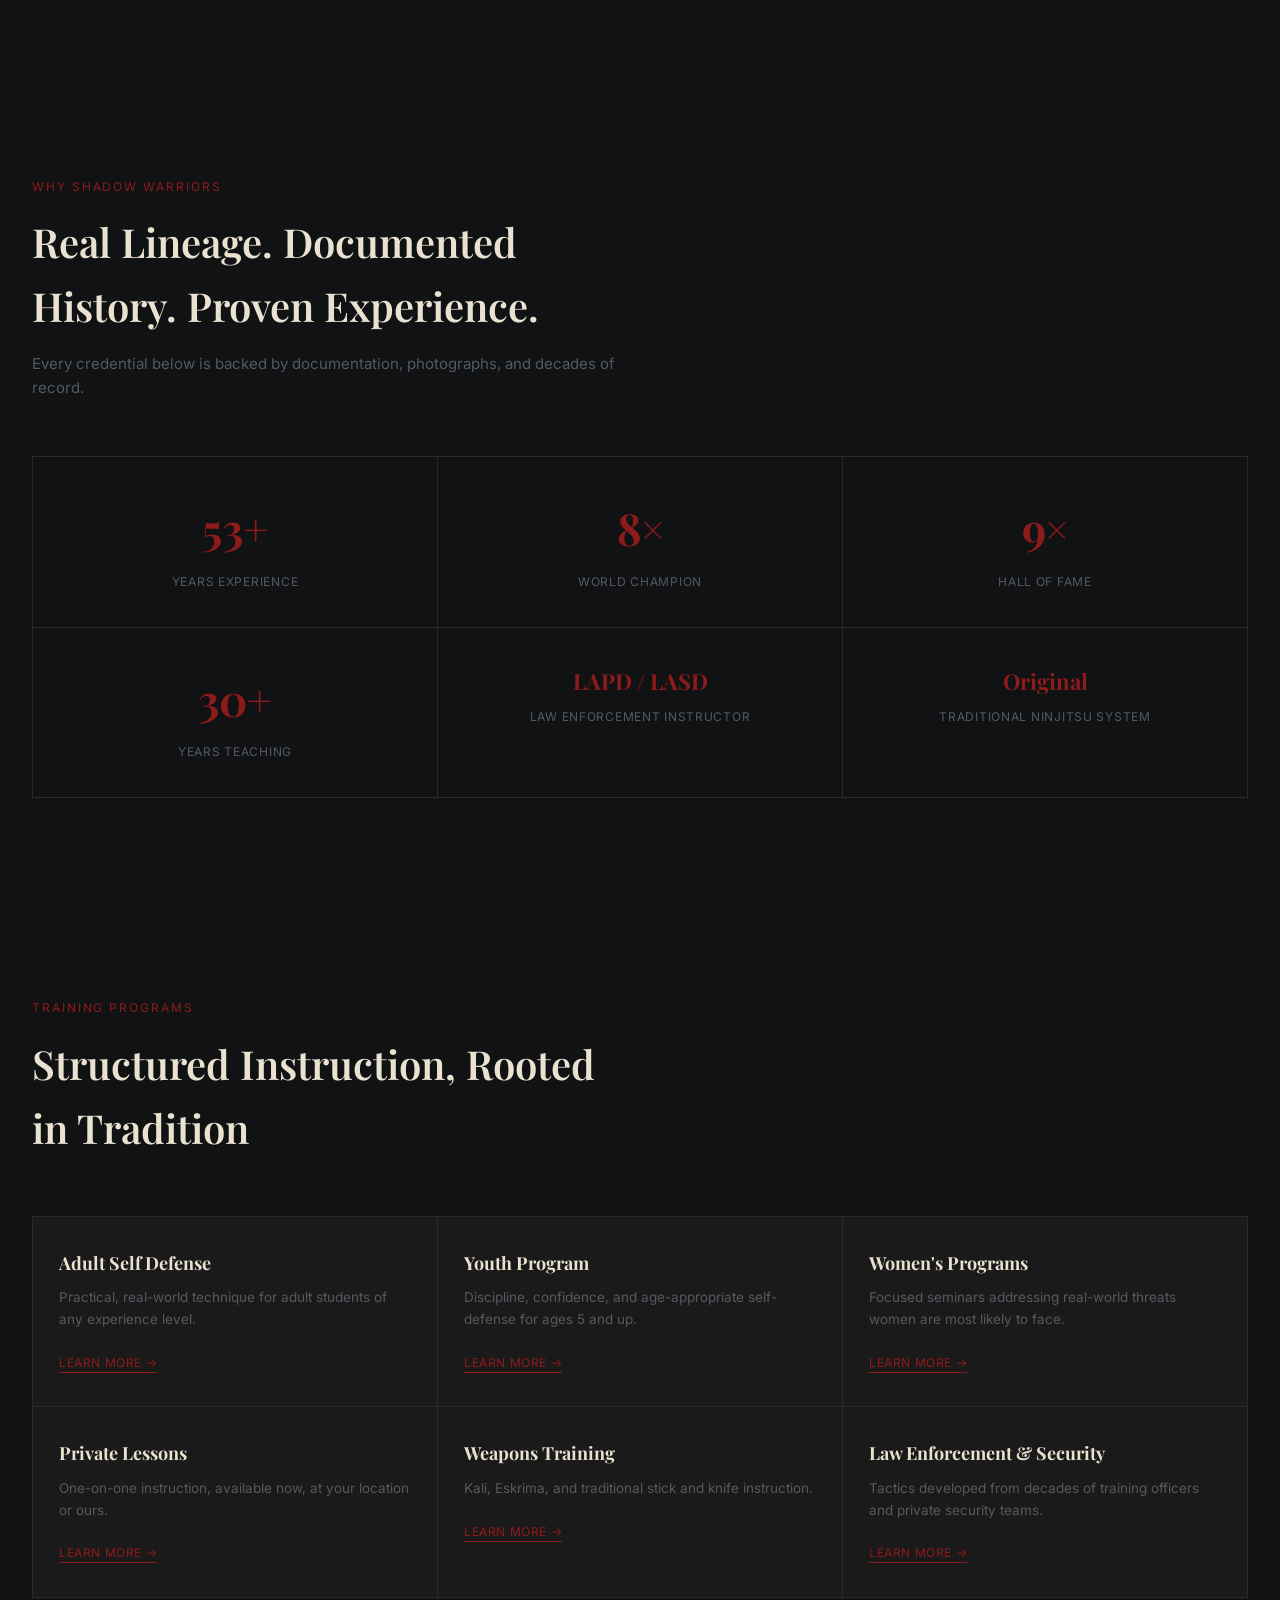
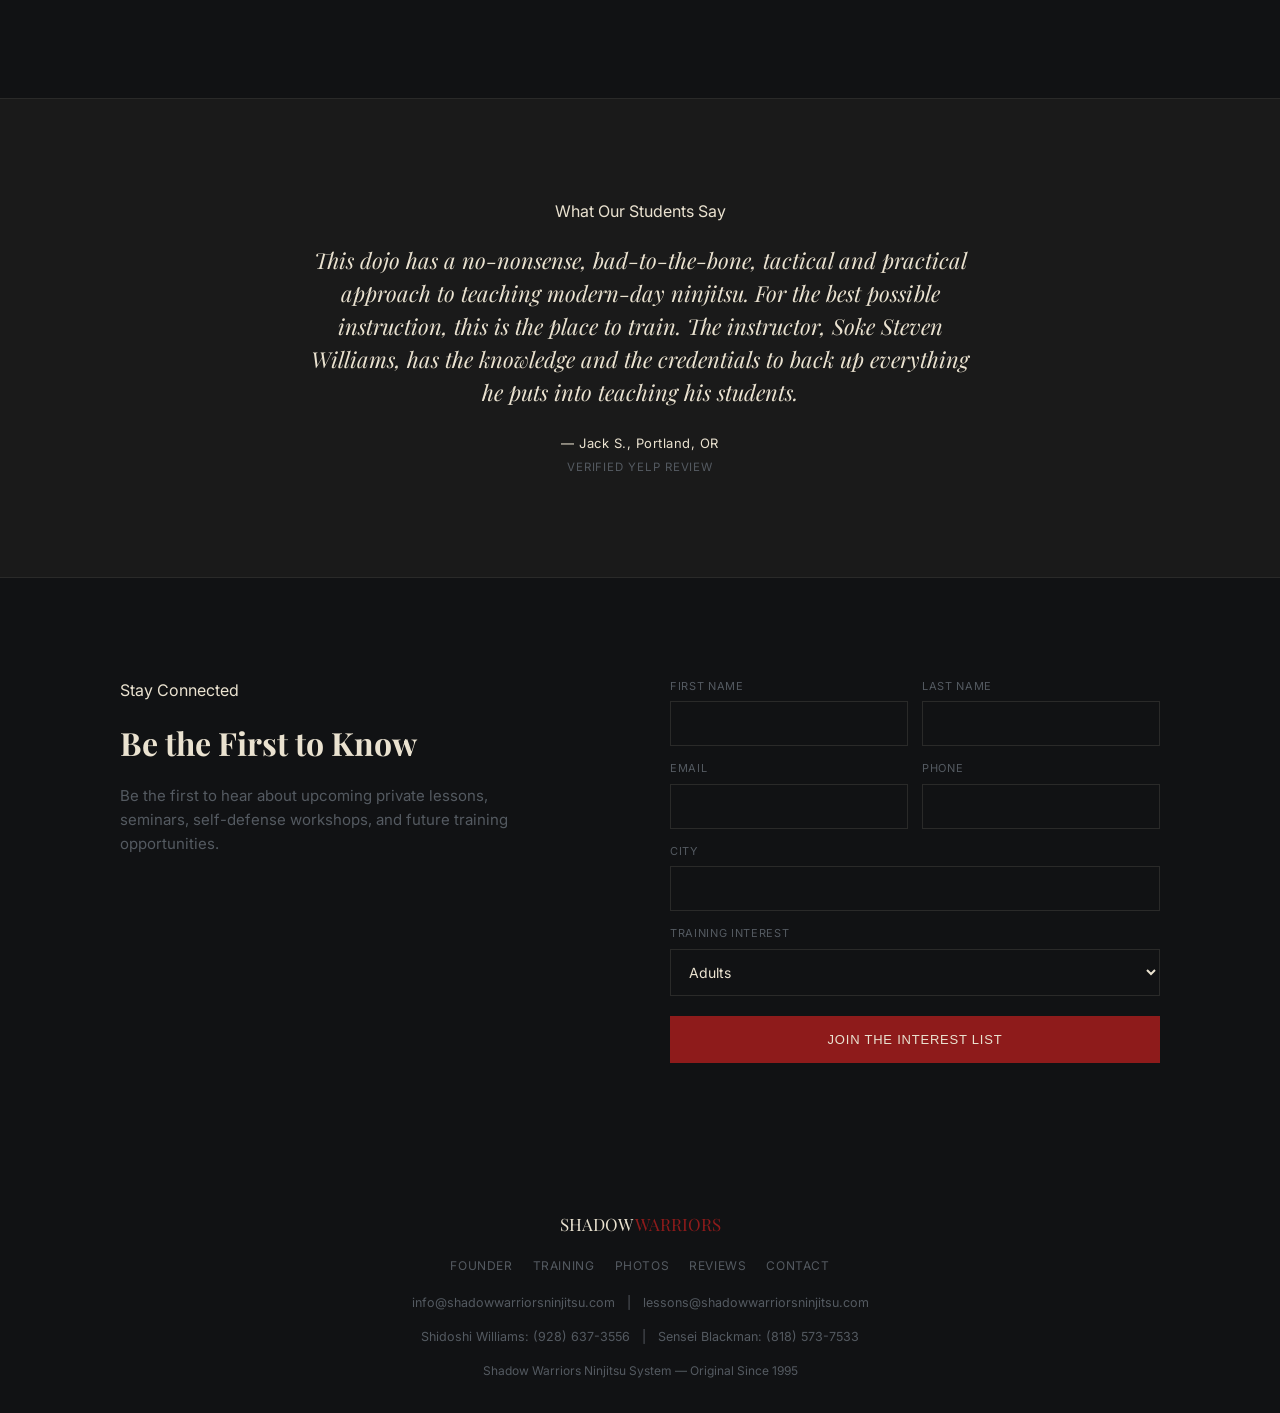
==== commit 9ad8a8a2: "Restore both nav buttons to homepage top-right" ====
--- a/index.html
+++ b/index.html
@@ -23,6 +23,10 @@
     <a href="photos.html">Photos</a>
     <a href="#reviews">Reviews</a>
     <a href="contact.html" class="nav-mobile-cta">Join the Interest List</a>
+  </div>
+  <div class="nav-cta-group" style="display:flex; align-items:center; gap:12px;">
+    <a href="contact.html" class="nav-cta" style="border-color:var(--steel);">Book a Private Lesson</a>
+    <a href="#interest" class="nav-cta">Join the Interest List</a>
   </div>
   <button class="nav-toggle" aria-label="Open menu">&#9776;</button>
 </nav>
--- a/style.css
+++ b/style.css
@@ -85,6 +85,7 @@
     .nav-links a{ font-size:16px; }
     .nav-brand{ font-size:19px; }
     .nav-cta{ display:none; }
+    .nav-cta-group{ display:none !important; }
     .nav-links .nav-mobile-cta{
       display:block;
       margin-top:12px;
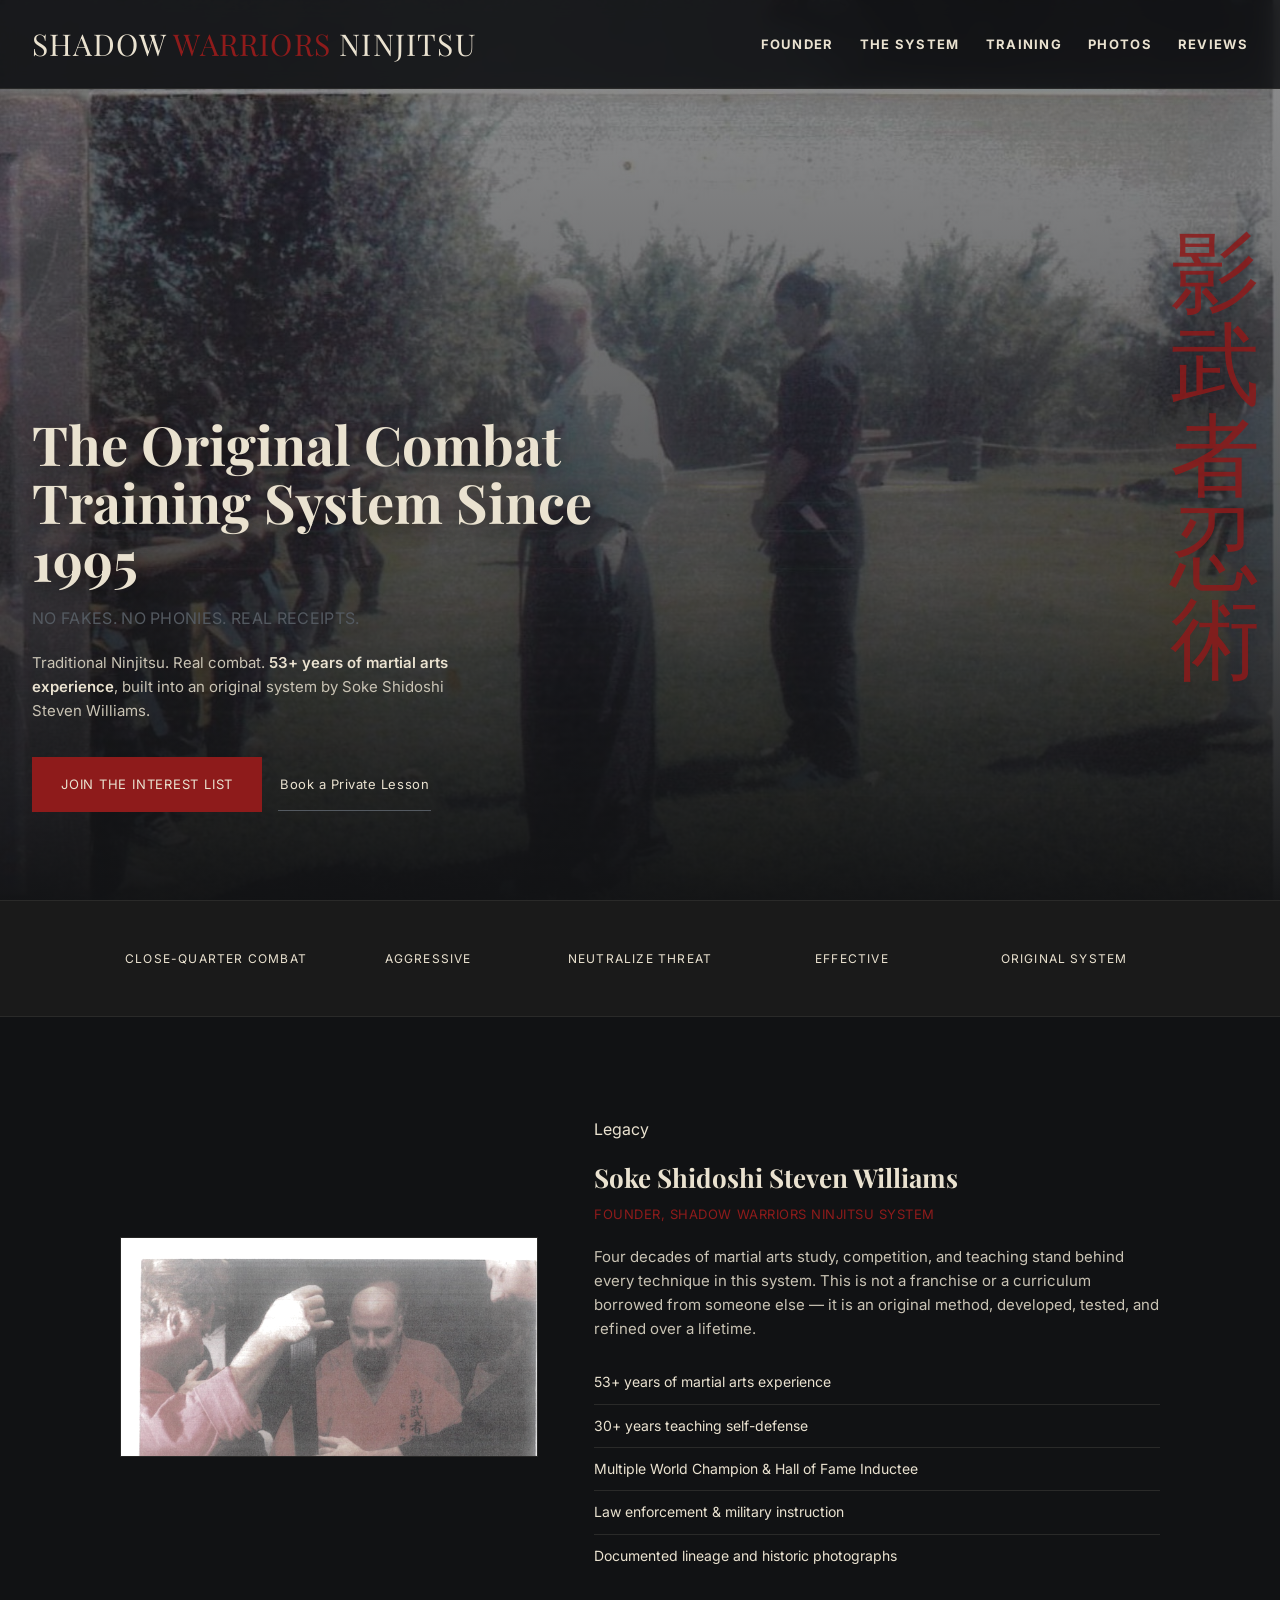
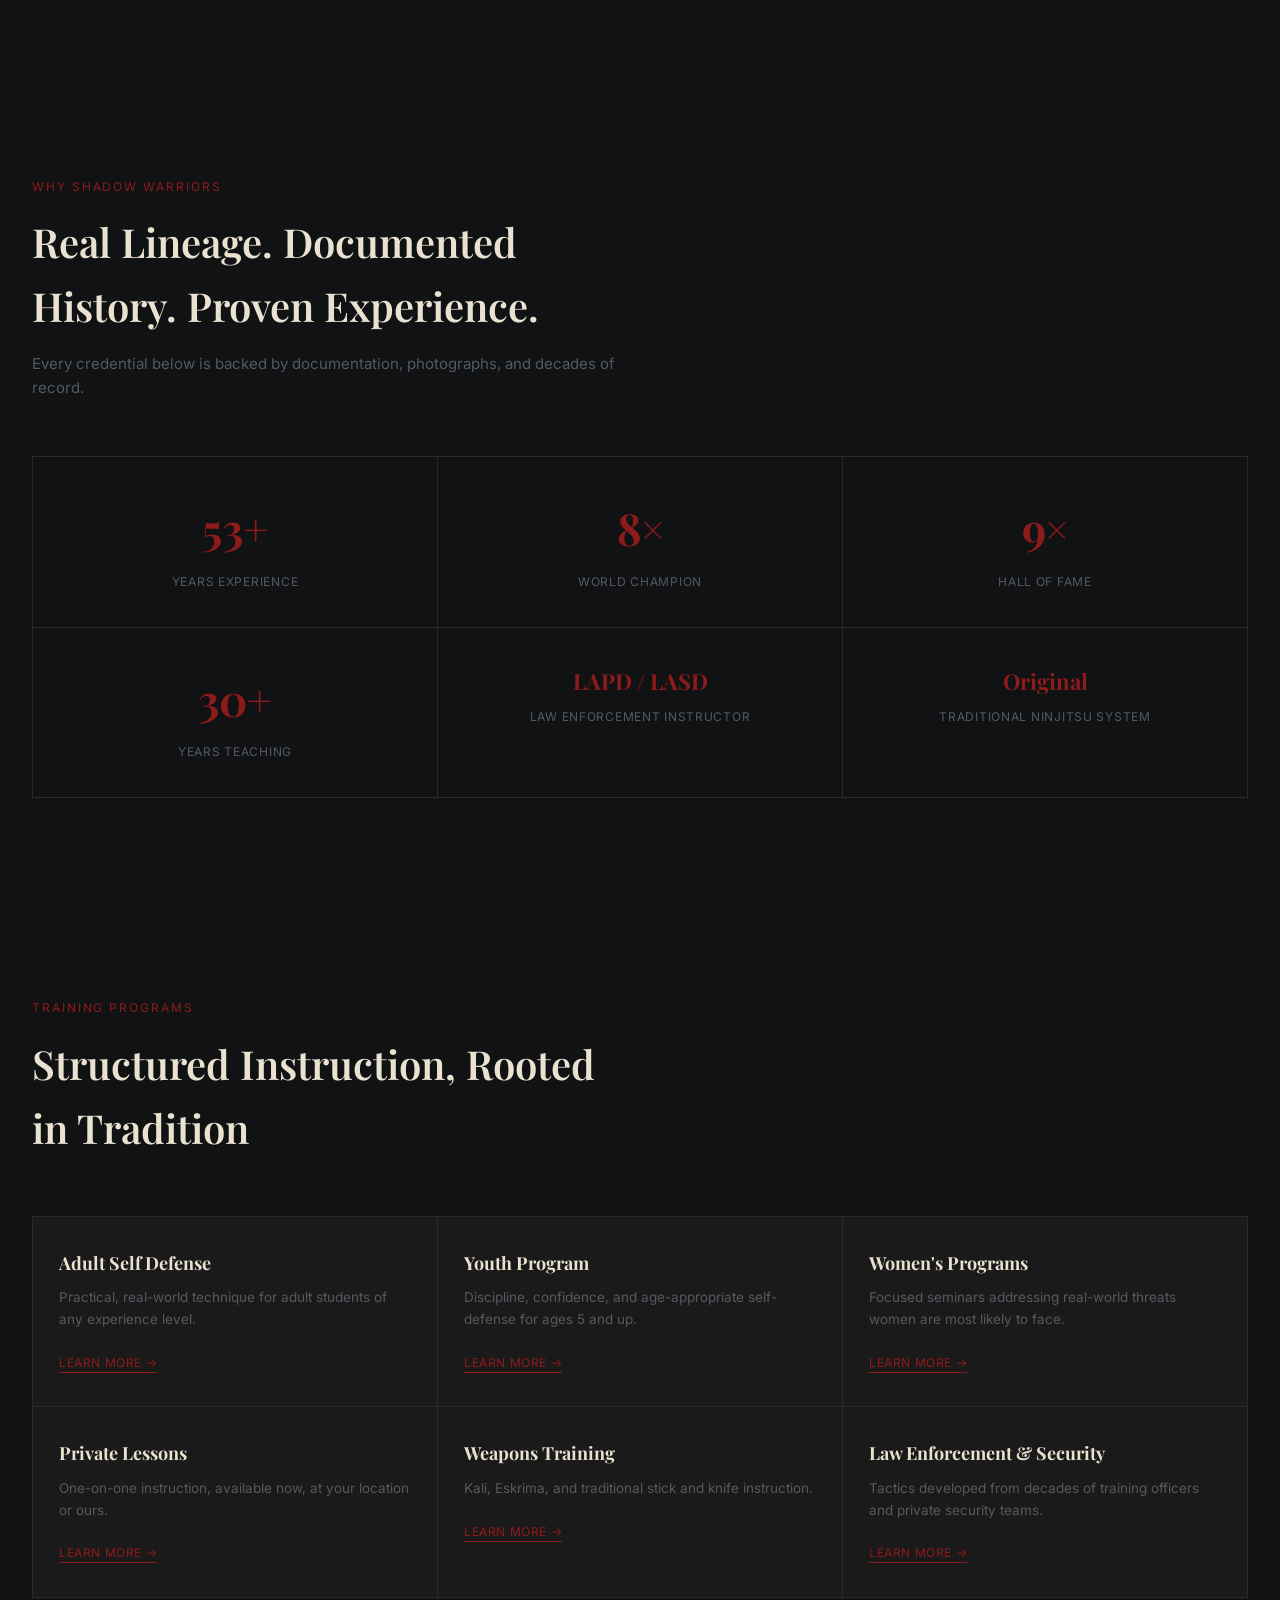
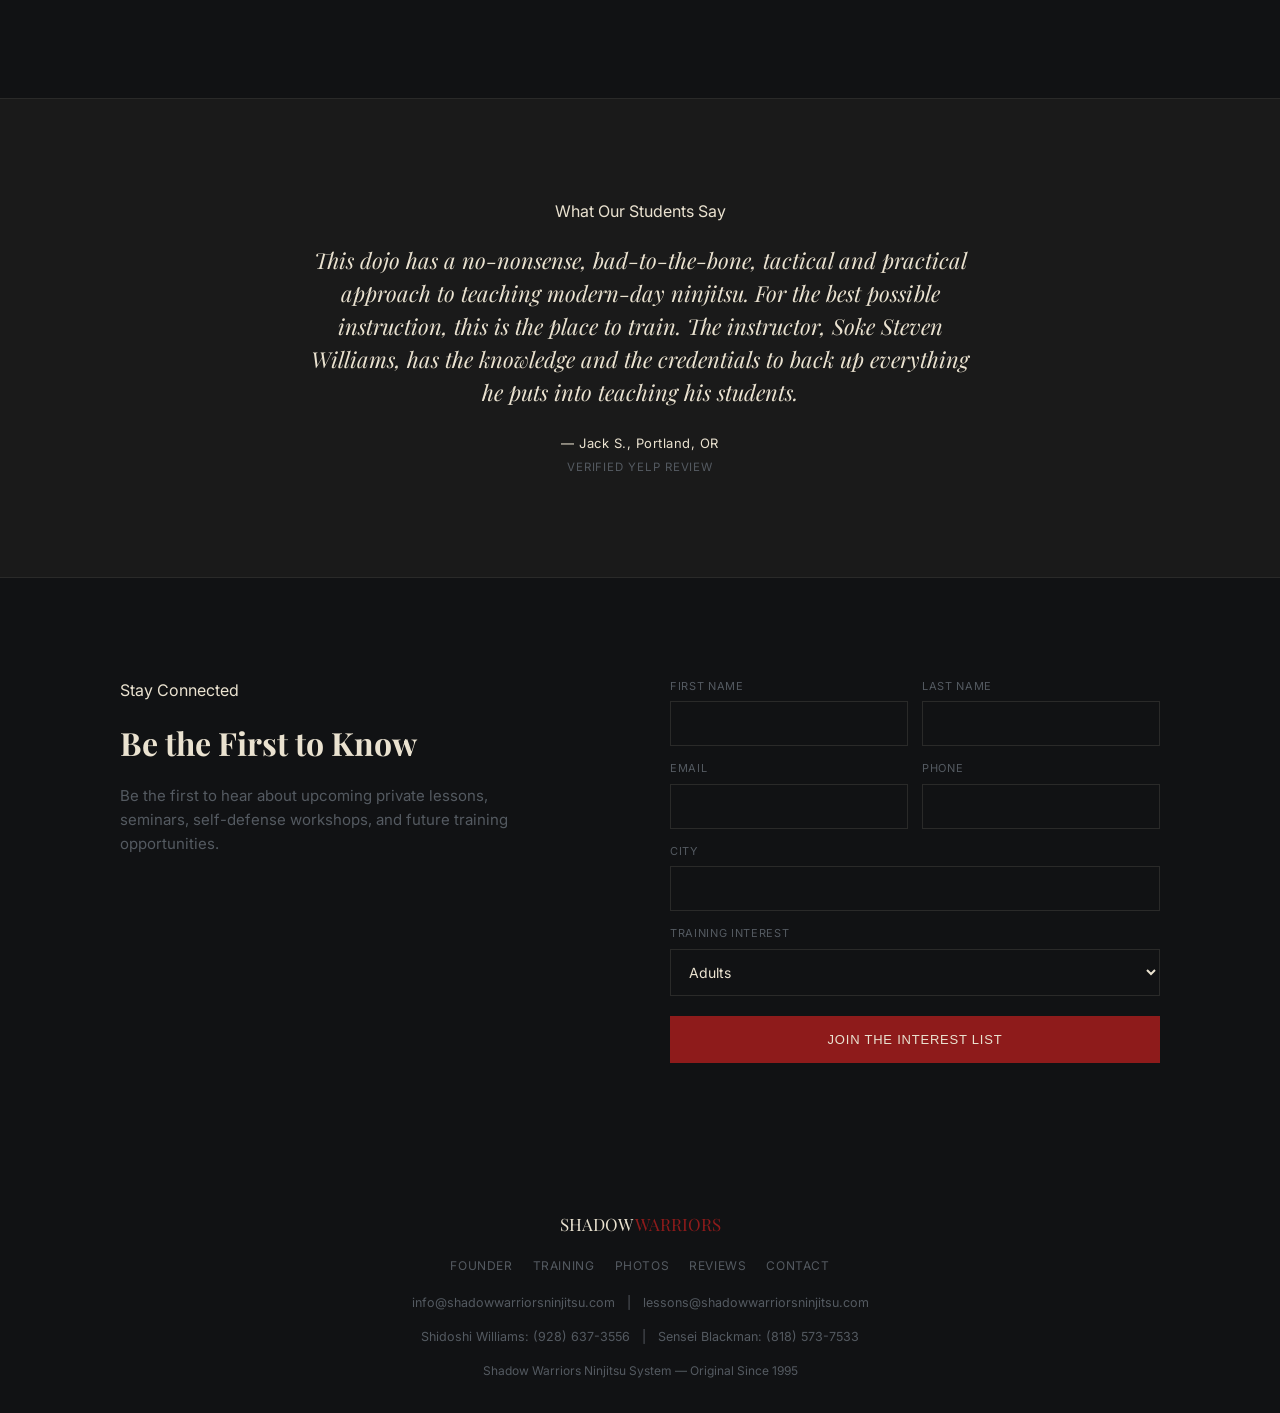
==== commit a2871a18: "Remove nav buttons, keep only hero buttons below paragraph" ====
--- a/index.html
+++ b/index.html
@@ -23,10 +23,6 @@
     <a href="photos.html">Photos</a>
     <a href="#reviews">Reviews</a>
     <a href="contact.html" class="nav-mobile-cta">Join the Interest List</a>
-  </div>
-  <div class="nav-cta-group" style="display:flex; align-items:center; gap:12px;">
-    <a href="contact.html" class="nav-cta" style="border-color:var(--steel);">Book a Private Lesson</a>
-    <a href="#interest" class="nav-cta">Join the Interest List</a>
   </div>
   <button class="nav-toggle" aria-label="Open menu">&#9776;</button>
 </nav>
